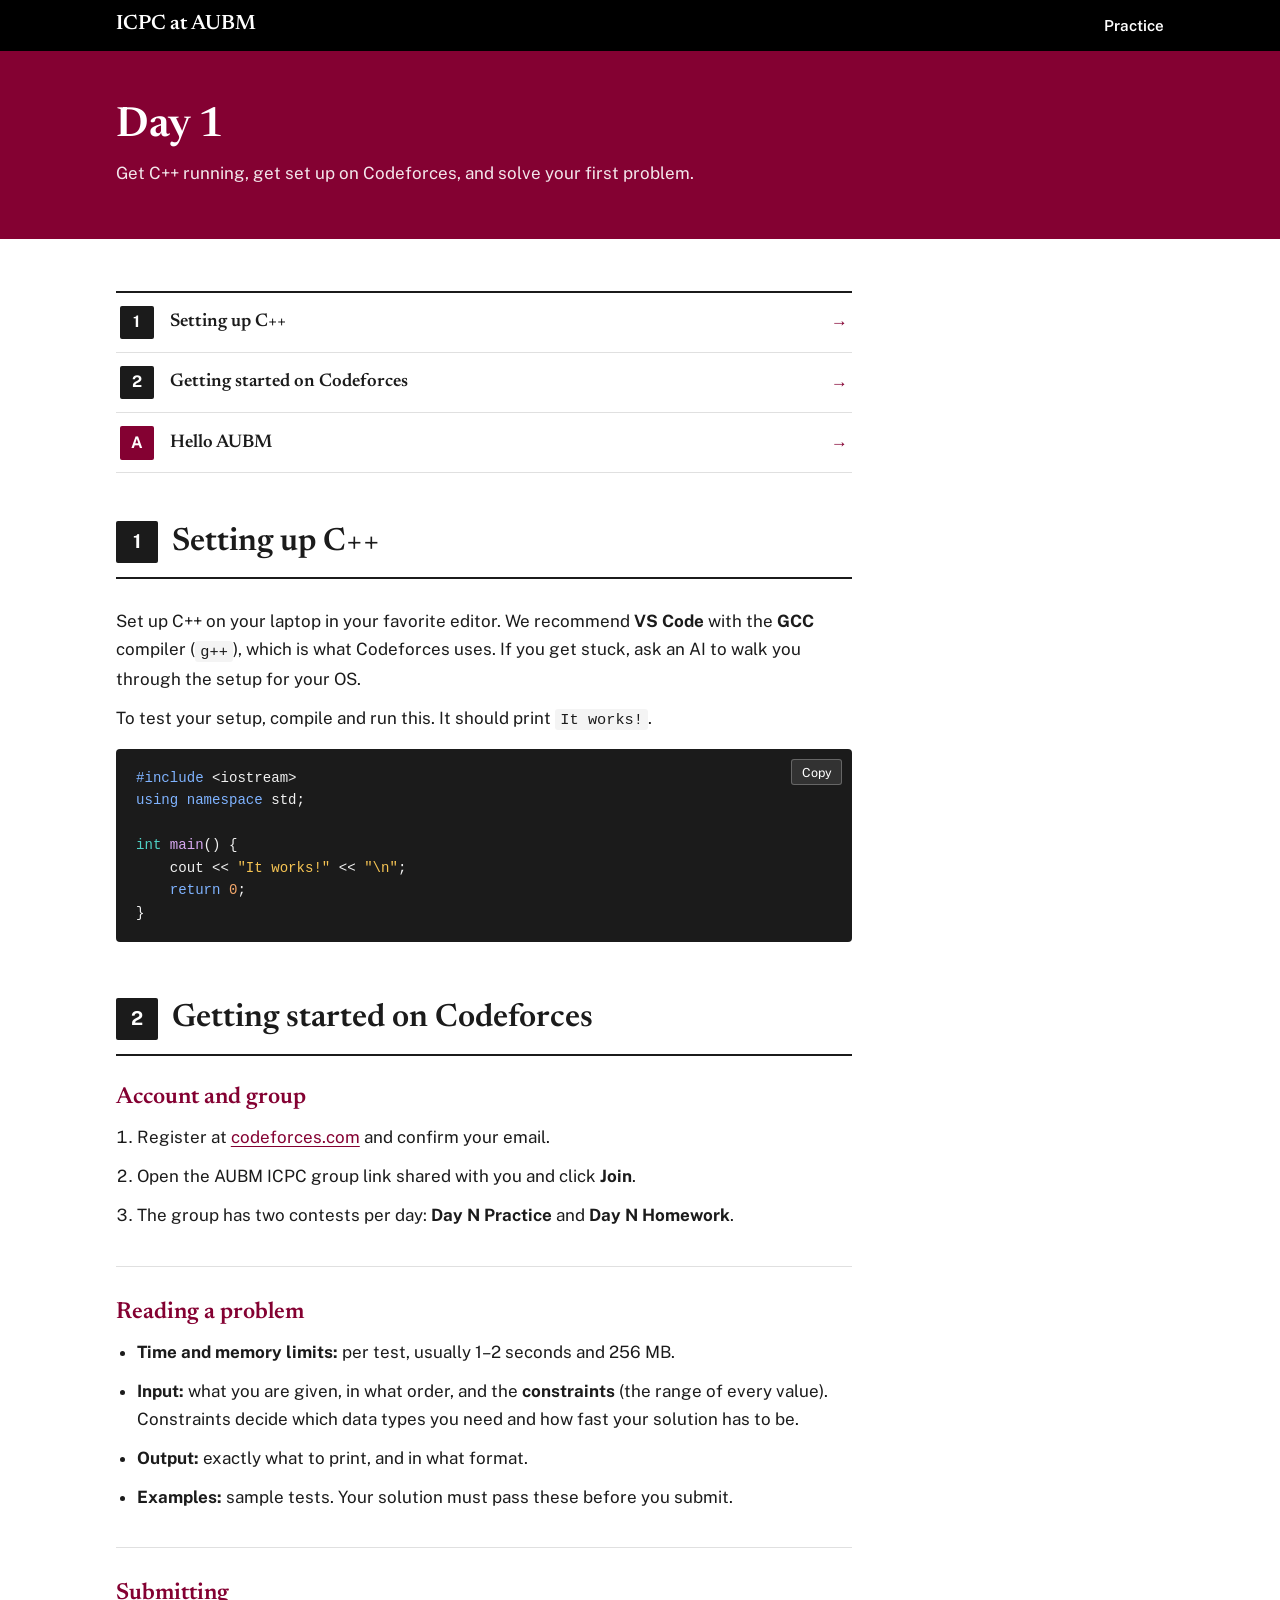
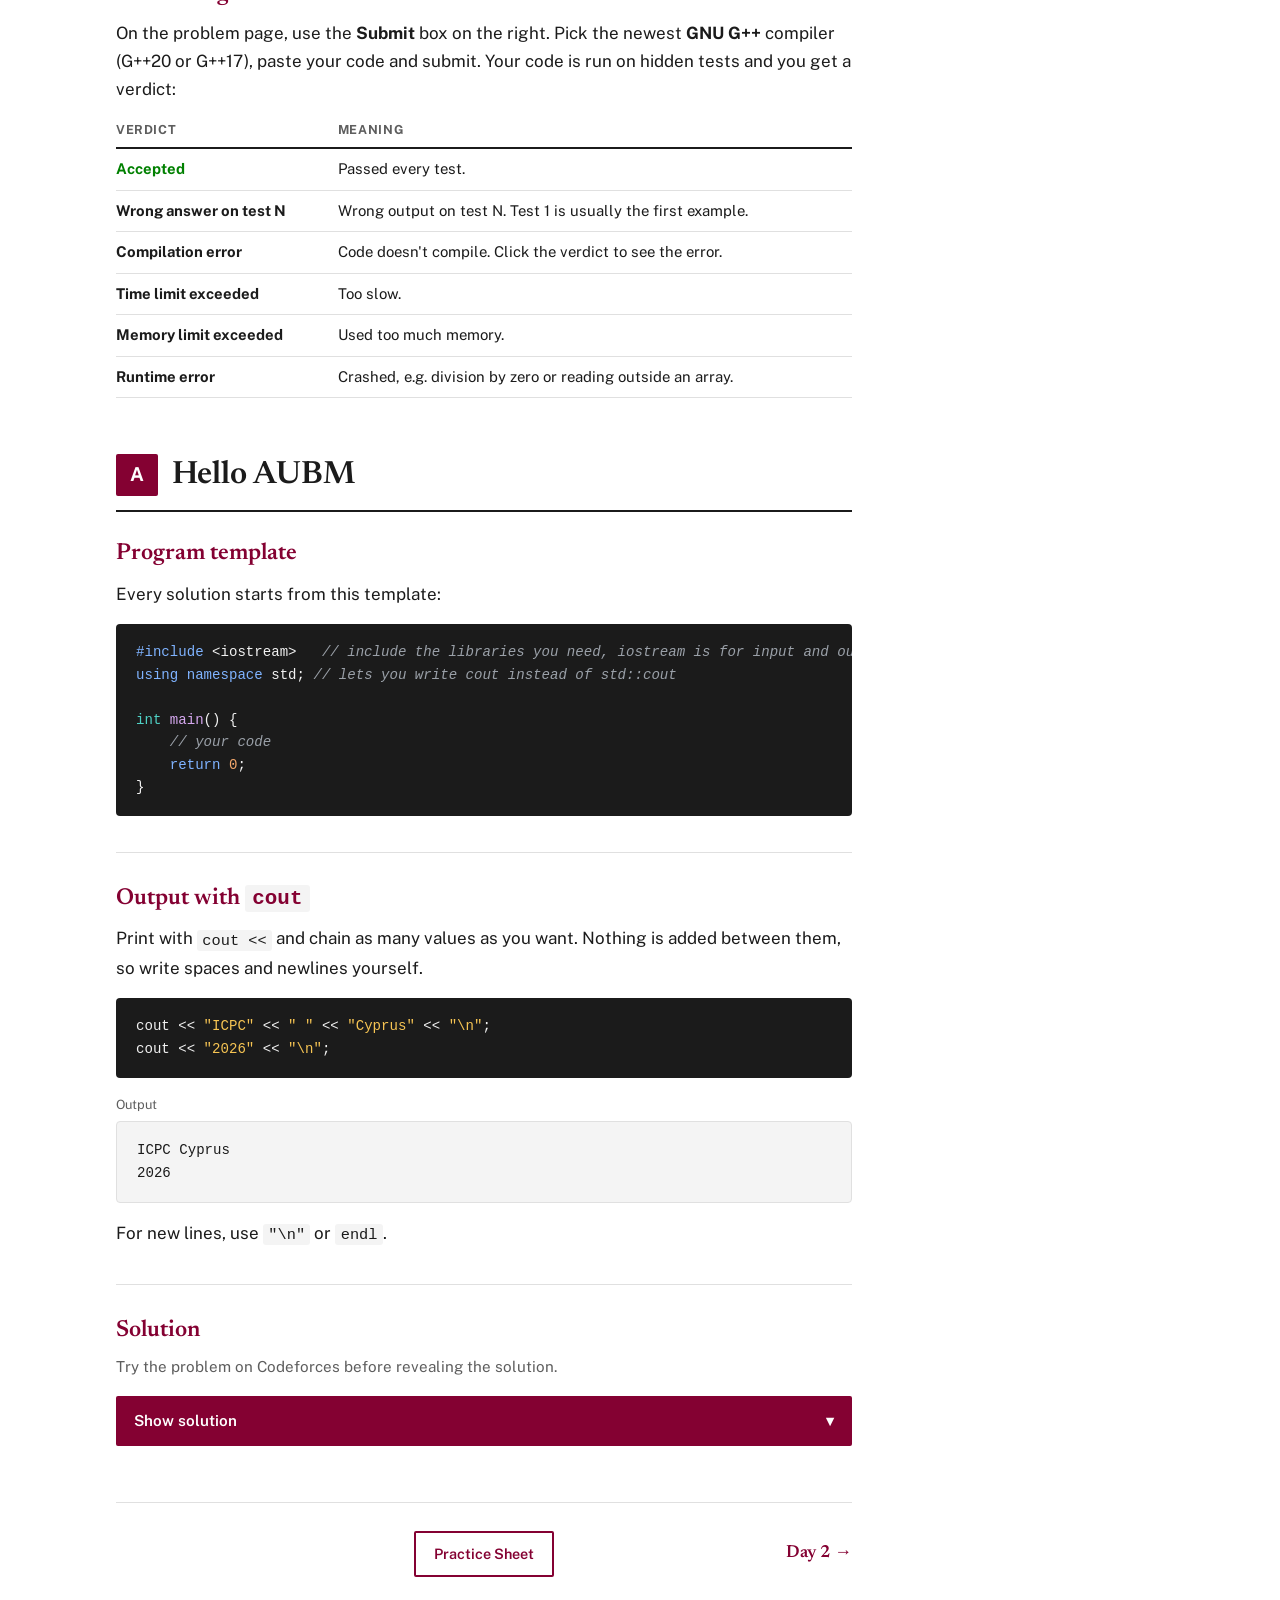
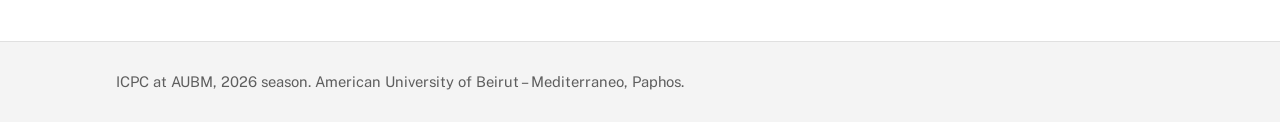
==== day1.html @ c89f081f "Changed the explanation for day 2" ====
<!doctype html>
<html lang="en">
<head>
<meta charset="utf-8">
<meta name="viewport" content="width=device-width, initial-scale=1">
<meta name="theme-color" content="#000000">
<title>Day 1 - Practice Sheet - ICPC at AUBM</title>
<meta name="description" content="Day 1: setting up C++, getting started on Codeforces, and writing your first program.">
<link rel="preconnect" href="https://fonts.googleapis.com">
<link rel="preconnect" href="https://fonts.gstatic.com" crossorigin>
<link href="https://fonts.googleapis.com/css2?family=Newsreader:opsz,wght@6..72,400..700&family=Public+Sans:wght@400..700&display=swap" rel="stylesheet">
<link rel="stylesheet" href="practice.css?v=11">
</head>
<body>

<header class="topbar">
  <div class="topbar-inner">
    <a class="brand" href="index.html#top">ICPC at AUBM</a>
    <nav class="links" aria-label="Sections">
      <a class="current" href="practice.html" aria-current="page">Practice</a>
    </nav>
  </div>
</header>

<main>
  <section class="hero">
    <div class="wrap">
      <h1>Day 1</h1>
      <p>Get C++ running, get set up on Codeforces, and solve your first problem.</p>
    </div>
  </section>

  <div class="wrap content">
    <ol class="problem-list">
      <li><a href="#setup"><span class="letter step">1</span><span class="pname">Setting up C++</span><span class="go" aria-hidden="true">&rarr;</span></a></li>
      <li><a href="#codeforces"><span class="letter step">2</span><span class="pname">Getting started on Codeforces</span><span class="go" aria-hidden="true">&rarr;</span></a></li>
      <li><a href="#A"><span class="letter">A</span><span class="pname">Hello AUBM</span><span class="go" aria-hidden="true">&rarr;</span></a></li>
    </ol>

    <!-- ===================== 1. SETUP ===================== -->
    <section class="problem" id="setup">
      <header class="problem-head">
        <span class="letter step">1</span>
        <h2>Setting up C++</h2>
      </header>
      <div class="problem-body">
        <div class="lesson">
          <div class="prose">
            <p>Set up C++ on your laptop in your favorite editor. We recommend <strong>VS Code</strong> with the <strong>GCC</strong> compiler (<code>g++</code>), which is what Codeforces uses. If you get stuck, ask an AI to walk you through the setup for your OS.</p>
            <p>To test your setup, compile and run this. It should print <code>It works!</code>.</p>
          </div>
          <div class="code-wrap">
            <button class="copy-btn" type="button">Copy</button>
            <pre class="code"><code><span class="kw">#include</span> &lt;iostream&gt;
<span class="kw">using</span> <span class="kw">namespace</span> std;

<span class="ty">int</span> <span class="fn">main</span>() {
    cout &lt;&lt; <span class="str">"It works!"</span> &lt;&lt; <span class="str">"\n"</span>;
    <span class="kw">return</span> <span class="num-l">0</span>;
}</code></pre>
          </div>
        </div>
      </div>
    </section>

    <!-- ===================== 2. CODEFORCES ===================== -->
    <section class="problem" id="codeforces">
      <header class="problem-head">
        <span class="letter step">2</span>
        <h2>Getting started on Codeforces</h2>
      </header>
      <div class="problem-body">
        <div class="lesson">
          <div class="prose">
            <h3 class="concept-title">Account and group</h3>
            <ol>
              <li>Register at <a href="https://codeforces.com" target="_blank" rel="noopener">codeforces.com</a> and confirm your email.</li>
              <li>Open the AUBM ICPC group link shared with you and click <strong>Join</strong>.</li>
              <li>The group has two contests per day: <strong>Day N Practice</strong> and <strong>Day N Homework</strong>.</li>
            </ol>
          </div>
        </div>

        <div class="lesson">
          <div class="prose">
            <h3 class="concept-title">Reading a problem</h3>
            <ul>
              <li><strong>Time and memory limits:</strong> per test, usually 1&ndash;2 seconds and 256 MB.</li>
              <li><strong>Input:</strong> what you are given, in what order, and the <strong>constraints</strong> (the range of every value). Constraints decide which data types you need and how fast your solution has to be.</li>
              <li><strong>Output:</strong> exactly what to print, and in what format.</li>
              <li><strong>Examples:</strong> sample tests. Your solution must pass these before you submit.</li>
            </ul>
          </div>
        </div>

        <div class="lesson">
          <div class="prose">
            <h3 class="concept-title">Submitting</h3>
            <p>On the problem page, use the <strong>Submit</strong> box on the right. Pick the newest <strong>GNU G++</strong> compiler (G++20 or G++17), paste your code and submit. Your code is run on hidden tests and you get a verdict:</p>
          </div>
          <div class="table-wrap">
            <table class="table">
              <thead><tr><th>Verdict</th><th>Meaning</th></tr></thead>
              <tbody>
                <tr><td><strong style="color:#008000">Accepted</strong></td><td>Passed every test.</td></tr>
                <tr><td><strong>Wrong answer on test N</strong></td><td>Wrong output on test N. Test 1 is usually the first example.</td></tr>
                <tr><td><strong>Compilation error</strong></td><td>Code doesn't compile. Click the verdict to see the error.</td></tr>
                <tr><td><strong>Time limit exceeded</strong></td><td>Too slow.</td></tr>
                <tr><td><strong>Memory limit exceeded</strong></td><td>Used too much memory.</td></tr>
                <tr><td><strong>Runtime error</strong></td><td>Crashed, e.g. division by zero or reading outside an array.</td></tr>
              </tbody>
            </table>
          </div>
        </div>
      </div>
    </section>

    <!-- ===================== A. HELLO AUBM ===================== -->
    <section class="problem" id="A">
      <header class="problem-head">
        <span class="letter">A</span>
        <h2>Hello AUBM</h2>
      </header>
      <div class="problem-body">
        <div class="lesson">
          <div class="prose">
            <h3 class="concept-title">Program template</h3>
            <p>Every solution starts from this template:</p>
          </div>
          <div class="code-wrap">
            <pre class="code"><code><span class="kw">#include</span> &lt;iostream&gt;   <span class="com">// include the libraries you need, iostream is for input and output</span>
<span class="kw">using</span> <span class="kw">namespace</span> std; <span class="com">// lets you write cout instead of std::cout</span>

<span class="ty">int</span> <span class="fn">main</span>() {
    <span class="com">// your code</span>
    <span class="kw">return</span> <span class="num-l">0</span>;
}</code></pre>
          </div>
        </div>

        <div class="lesson">
          <div class="prose">
            <h3 class="concept-title">Output with <code>cout</code></h3>
            <p>Print with <code>cout &lt;&lt;</code> and chain as many values as you want. Nothing is added between them, so write spaces and newlines yourself.</p>
          </div>
          <div class="code-wrap">
            <pre class="code"><code>cout &lt;&lt; <span class="str">"ICPC"</span> &lt;&lt; <span class="str">" "</span> &lt;&lt; <span class="str">"Cyprus"</span> &lt;&lt; <span class="str">"\n"</span>;
cout &lt;&lt; <span class="str">"2026"</span> &lt;&lt; <span class="str">"\n"</span>;</code></pre>
          </div>
          <div class="code-wrap">
            <span class="code-cap">Output</span>
            <pre class="code out"><code>ICPC Cyprus
2026</code></pre>
          </div>
          <div class="prose">
            <p>For new lines, use <code>"\n"</code> or <code>endl</code>.</p>
          </div>
        </div>

        <div class="solution">
          <h3 class="concept-title">Solution</h3>
          <p class="sol-note">Try the problem on Codeforces before revealing the solution.</p>
          <button class="reveal-btn" type="button" data-target="sol-a" aria-controls="sol-a">
            <span class="label">Show solution</span><span class="chev" aria-hidden="true">&#9662;</span>
          </button>
          <div class="solution-body" id="sol-a" hidden>
            <div class="code-wrap">
              <button class="copy-btn" type="button">Copy</button>
              <pre class="code"><code><span class="kw">#include</span> &lt;iostream&gt;
<span class="kw">using</span> <span class="kw">namespace</span> std;

<span class="ty">int</span> <span class="fn">main</span>() {
    cout &lt;&lt; <span class="str">"Hello AUBM"</span> &lt;&lt; <span class="str">"\n"</span>;
    <span class="kw">return</span> <span class="num-l">0</span>;
}</code></pre>
            </div>
            <p class="sol-note" style="margin-top:.9rem">No input, just print the exact string.</p>
          </div>
        </div>
      </div>
    </section>

    <nav class="day-nav" aria-label="Day navigation">
      <span></span>
      <a class="home" href="practice.html">Practice Sheet</a>
      <a class="next" href="day2.html">Day 2 <span aria-hidden="true">&rarr;</span></a>
    </nav>
  </div>
</main>

<footer>
  <div class="wrap">ICPC at AUBM, 2026 season. American University of Beirut &ndash; Mediterraneo, Paphos.</div>
</footer>

<script src="practice.js?v=11"></script>
</body>
</html>
---- practice.css ----
:root{
  --bg:#FFFFFF; --bg-soft:#F4F4F4; --ink:#1B1B1B; --muted:#5E5E5E;
  --rule:#E0E0E0; --rule-strong:#A6A6A6;
  --berytus:#840132; --berytus-dark:#6D072F; --gold:#FFAA01; --gold-dark:#EB9F00;
  --accent-text:#840132; --heading:#840132; --focus:#840132;
  --serif:"Newsreader", Georgia, "Times New Roman", serif;
  --sans:"Public Sans", "Segoe UI", "Helvetica Neue", Arial, sans-serif;
  --mono:"SFMono-Regular", Consolas, "Liberation Mono", Menlo, monospace;
  --code-bg:#1B1B1B; --code-ink:#F1F1F1;
  color-scheme:light;
}

*{box-sizing:border-box}
html{background:var(--bg); scroll-behavior:smooth; scroll-padding-top:4.5rem; -webkit-text-size-adjust:100%}
body{margin:0; background:var(--bg); color:var(--ink); font-family:var(--sans); font-size:1.0625rem; line-height:1.65; -webkit-font-smoothing:antialiased; overflow-x:hidden}
img{max-width:100%}
a{color:inherit}
:focus-visible{outline:3px solid var(--focus); outline-offset:3px}
.topbar :focus-visible, .hero :focus-visible{outline-color:var(--gold)}
.wrap{max-width:68rem; margin:0 auto; padding:0 1.25rem}

/* top bar (mirrors main site) */
.topbar{position:sticky; top:0; z-index:20; background:#000; color:#fff}
.topbar-inner{display:flex; align-items:center; gap:1.5rem; max-width:68rem; margin:0 auto; padding:.8rem 1.25rem}
.brand{font-family:var(--serif); font-weight:600; font-size:1.3rem; line-height:1; color:#fff; text-decoration:none; white-space:nowrap}
.links{display:flex; align-items:center; gap:1.4rem; margin-left:auto; font-size:.95rem}
.links a{color:#D2D2D2; text-decoration:none}
.links a:hover{color:#fff; text-decoration:underline; text-underline-offset:4px}
.links a.reg, .links a.current{color:#fff; font-weight:600}
@media (max-width:760px){ .links a:not(.reg):not(.current){display:none} }

/* hero */
.hero{background:var(--berytus); color:#fff; padding:clamp(2.25rem,5vw,3.25rem) 0}
.hero h1{font-family:var(--serif); font-weight:600; font-size:clamp(1.9rem,3.6vw,2.6rem); line-height:1.12; letter-spacing:-.01em; margin:0 0 .6rem}
.hero p{margin:0; max-width:44rem; color:rgba(255,255,255,.9)}
.hero code{background:rgba(0,0,0,.25); color:#fff; padding:.1em .35em; border-radius:3px; font-family:var(--mono); font-size:.9em}

.content{padding-block:clamp(2.25rem,5vw,3.25rem) 4rem}

/* prose */
.prose{max-width:46rem}
.prose h2{font-family:var(--serif); font-weight:600; font-size:1.55rem; line-height:1.2; margin:0 0 .6rem; color:var(--heading)}
.prose h3, .prose h4{font-family:var(--sans); font-size:1.02rem; font-weight:700; margin:1.6rem 0 .3rem}
.prose p, .prose li{margin:.7rem 0}
.prose ul, .prose ol{padding-left:1.3rem; margin:.7rem 0}
.prose code, .table code{background:var(--bg-soft); padding:.1em .35em; border-radius:3px; font-family:var(--mono); font-size:.9em}
.prose + .prose{margin-top:2.25rem}

/* hub */

.section-title{font-family:var(--serif); font-weight:600; font-size:1.7rem; color:var(--heading); margin:3rem 0 1.1rem}
.day-grid{display:grid; grid-template-columns:repeat(auto-fill,minmax(12rem,1fr)); gap:1rem; max-width:46rem}
.day-card{display:flex; align-items:center; justify-content:space-between; gap:1rem; border:1px solid var(--rule); border-left:3px solid var(--berytus); border-radius:2px; padding:1rem 1.25rem; text-decoration:none; color:var(--ink); background:var(--bg); font-family:var(--serif); font-weight:600; font-size:1.3rem; transition:border-color .15s, background .15s}
.day-card:hover{background:var(--bg-soft); border-color:var(--rule-strong); border-left-color:var(--berytus)}
.day-card .arrow{font-family:var(--sans); font-size:1.1rem; color:var(--berytus); transition:transform .15s}
.day-card:hover .arrow{transform:translateX(3px)}

/* day page */
.problem-list{list-style:none; margin:0 0 3rem; padding:0; max-width:46rem; border-top:2px solid var(--ink)}
.problem-list li{border-bottom:1px solid var(--rule)}
.problem-list a{display:flex; align-items:center; gap:1rem; padding:.8rem .25rem; text-decoration:none; color:var(--ink); transition:background .15s}
.problem-list a:hover{background:var(--bg-soft)}
.problem-list .pname{flex:1; font-family:var(--serif); font-weight:600; font-size:1.15rem}
.problem-list .go{color:var(--berytus); transition:transform .15s}
.problem-list a:hover .go{transform:translateX(3px)}
.letter{display:inline-grid; place-items:center; flex:none; width:2.1rem; height:2.1rem; background:var(--berytus); color:#fff; font-weight:700; font-size:1rem; border-radius:2px}

.letter.step{background:var(--ink)}
.prose a{color:var(--berytus); text-underline-offset:3px}

.problem{max-width:46rem; margin-top:3.5rem; scroll-margin-top:4.5rem}
.problem:first-of-type{margin-top:0}
.problem-head{display:flex; align-items:center; gap:.9rem; padding-bottom:.9rem; border-bottom:2px solid var(--ink); margin-bottom:1.75rem}
.problem-head .letter{width:2.6rem; height:2.6rem; font-size:1.2rem}
.problem-head h2{font-family:var(--serif); font-weight:600; font-size:clamp(1.6rem,3vw,2rem); line-height:1.15; margin:0; color:var(--ink)}
.problem .concept-title{font-family:var(--serif); font-weight:600; font-size:1.45rem; line-height:1.2; margin:0 0 .6rem; color:var(--heading)}
.lesson + .lesson, .solution{margin-top:2.25rem; padding-top:2rem; border-top:1px solid var(--rule)}
.sol-note{margin:0 0 1rem; color:var(--muted); font-size:.95rem}


.code-wrap{position:relative; margin:1rem 0; max-width:46rem}
pre.code{background:var(--code-bg); color:var(--code-ink); padding:1.1rem 1.25rem; border-radius:4px; overflow-x:auto; font-family:var(--mono); font-size:.88rem; line-height:1.6; margin:0}
pre.code code{font-family:inherit; background:none; padding:0; color:inherit}
.kw{color:#7FB3FF}
.ty{color:#4FD1C5}
.str{color:#F6C453}
.com{color:#9AA0A8; font-style:italic}
.num-l{color:#F6A96C}
.fn{color:#D6A8F0}
pre.code.out{background:var(--bg-soft); color:var(--ink); border:1px solid var(--rule)}
.code-cap{display:block; font-size:.8rem; color:var(--muted); margin:0 0 .35rem}

.copy-btn{position:absolute; top:.6rem; right:.6rem; background:rgba(255,255,255,.1); color:#fff; border:1px solid rgba(255,255,255,.25); border-radius:3px; padding:.3rem .6rem; font-size:.78rem; font-family:var(--sans); cursor:pointer}
.copy-btn:hover{background:rgba(255,255,255,.2)}

.table-wrap{overflow-x:auto; max-width:46rem; margin:1rem 0}
.table{width:100%; border-collapse:collapse; font-size:.93rem}
.table th{text-align:left; font-size:.78rem; letter-spacing:.05em; text-transform:uppercase; color:var(--muted); padding:0 .75rem .45rem 0; border-bottom:2px solid var(--ink)}
.table td{padding:.5rem .75rem .5rem 0; border-bottom:1px solid var(--rule); vertical-align:top}

.callout{border-left:3px solid var(--gold); background:var(--bg-soft); padding:.85rem 1.1rem; margin:1.1rem 0; max-width:46rem}
.callout p{margin:0}
.callout p + p{margin-top:.5rem}
.callout .lbl{display:block; font-weight:700; font-size:.78rem; letter-spacing:.05em; text-transform:uppercase; color:var(--accent-text); margin-bottom:.3rem}

.reveal-btn{display:flex; width:100%; align-items:center; justify-content:space-between; gap:1rem; padding:.8rem 1.1rem; background:var(--berytus); color:#fff; border:0; border-radius:2px; font:inherit; font-weight:600; font-size:.95rem; cursor:pointer; transition:background .2s}
.reveal-btn:hover{background:var(--berytus-dark)}
.reveal-btn .chev{transition:transform .15s}
.reveal-btn[aria-expanded="true"] .chev{transform:rotate(180deg)}
.solution-body{margin-top:1rem}
.walkthrough{margin:1rem 0 0}
.walkthrough dt{font-family:var(--mono); font-size:.85rem; background:var(--bg-soft); display:inline-block; padding:.15rem .5rem; border-radius:3px; margin-top:.9rem}
.walkthrough dt:first-child{margin-top:0}
.walkthrough dd{margin:.35rem 0 0}

/* prev / next */
.day-nav{display:grid; grid-template-columns:1fr auto 1fr; align-items:center; gap:1rem; margin-top:3.5rem; padding-top:1.75rem; border-top:1px solid var(--rule); max-width:46rem}
.day-nav a{text-decoration:none; font-family:var(--serif); font-weight:600; font-size:1.1rem; color:var(--berytus)}
.day-nav a.prev{justify-self:start}
.day-nav a.next{justify-self:end}
.day-nav a.prev:hover, .day-nav a.next:hover{text-decoration:underline; text-underline-offset:4px}
.day-nav a.home{font-family:var(--sans); font-size:.9rem; padding:.55rem 1.1rem; border:2px solid var(--berytus); border-radius:2px; transition:background .15s, color .15s}
.day-nav a.home:hover{background:var(--berytus); color:#fff}

footer{background:var(--bg-soft); color:var(--muted); padding:1.75rem 0; font-size:.92rem; border-top:1px solid var(--rule)}

@media (prefers-reduced-motion: reduce){
  html{scroll-behavior:auto}
  *,*::before,*::after{animation:none !important; transition:none !important}
}
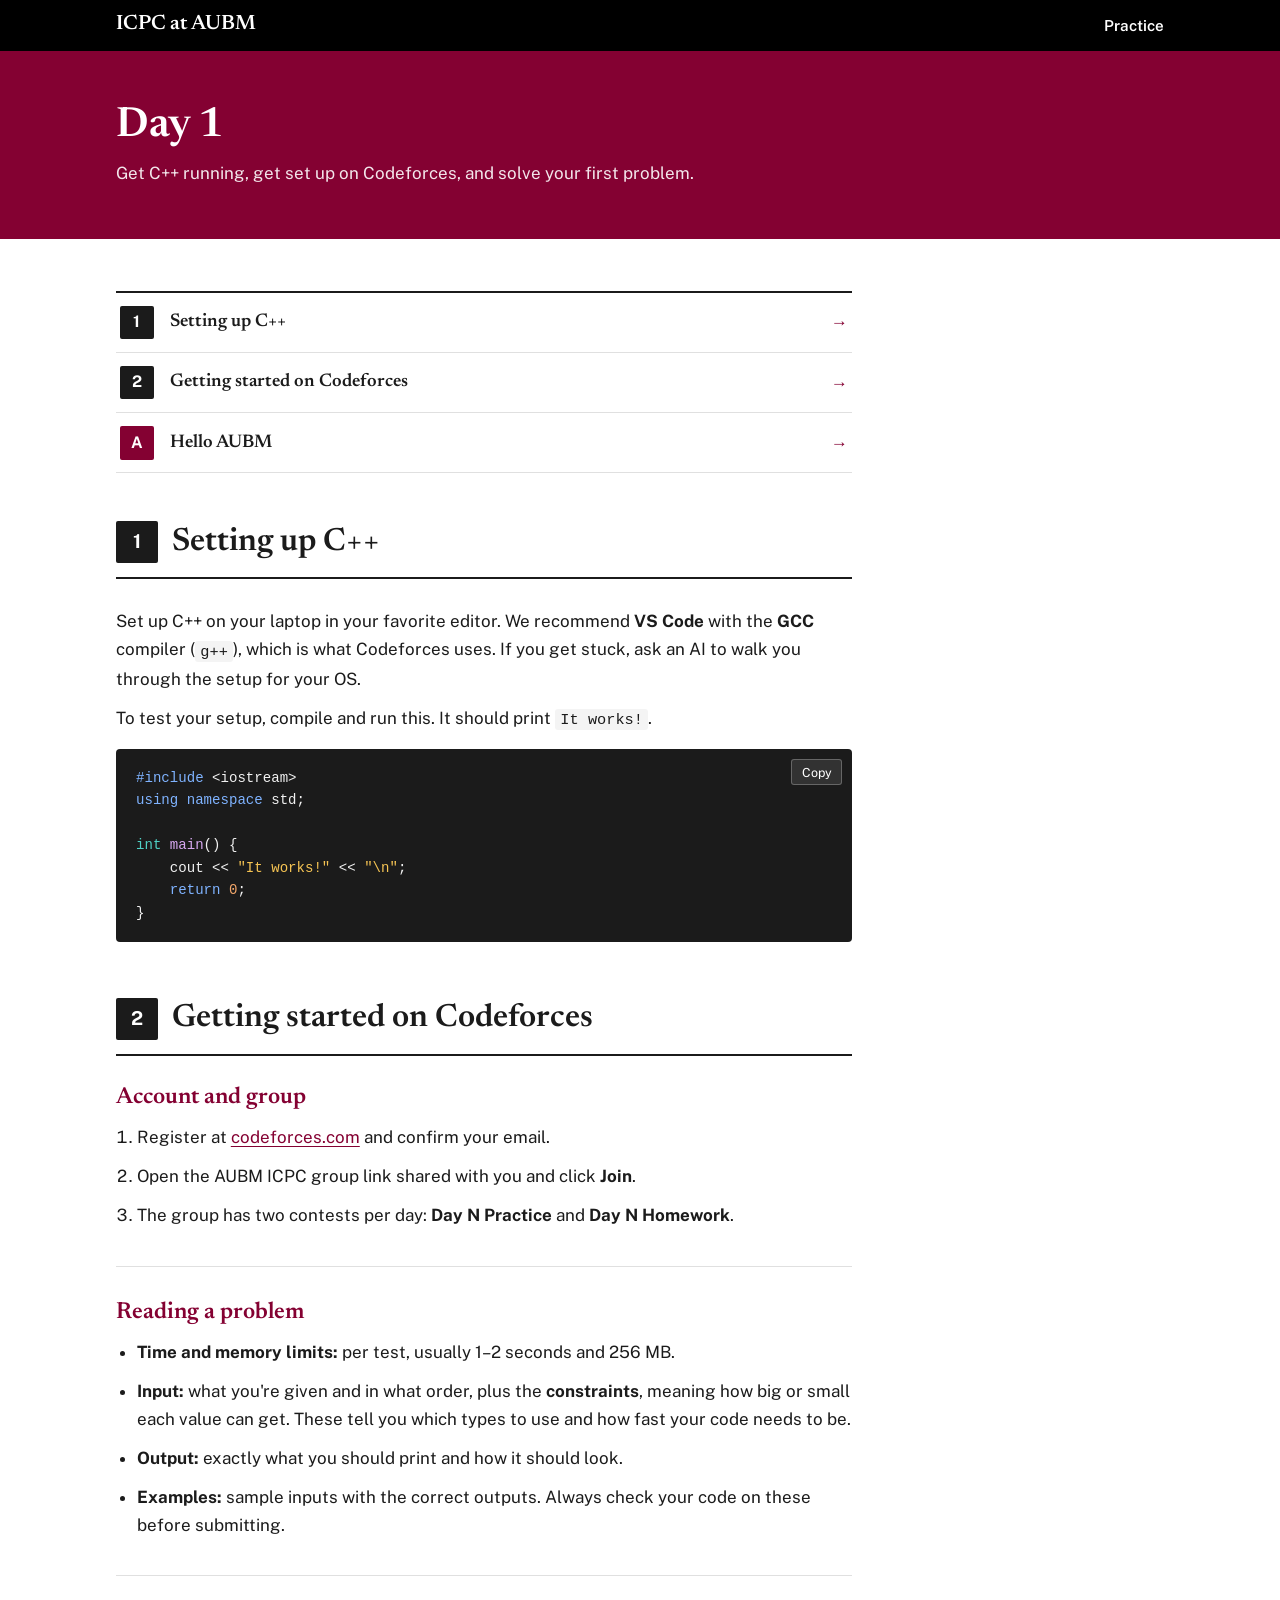
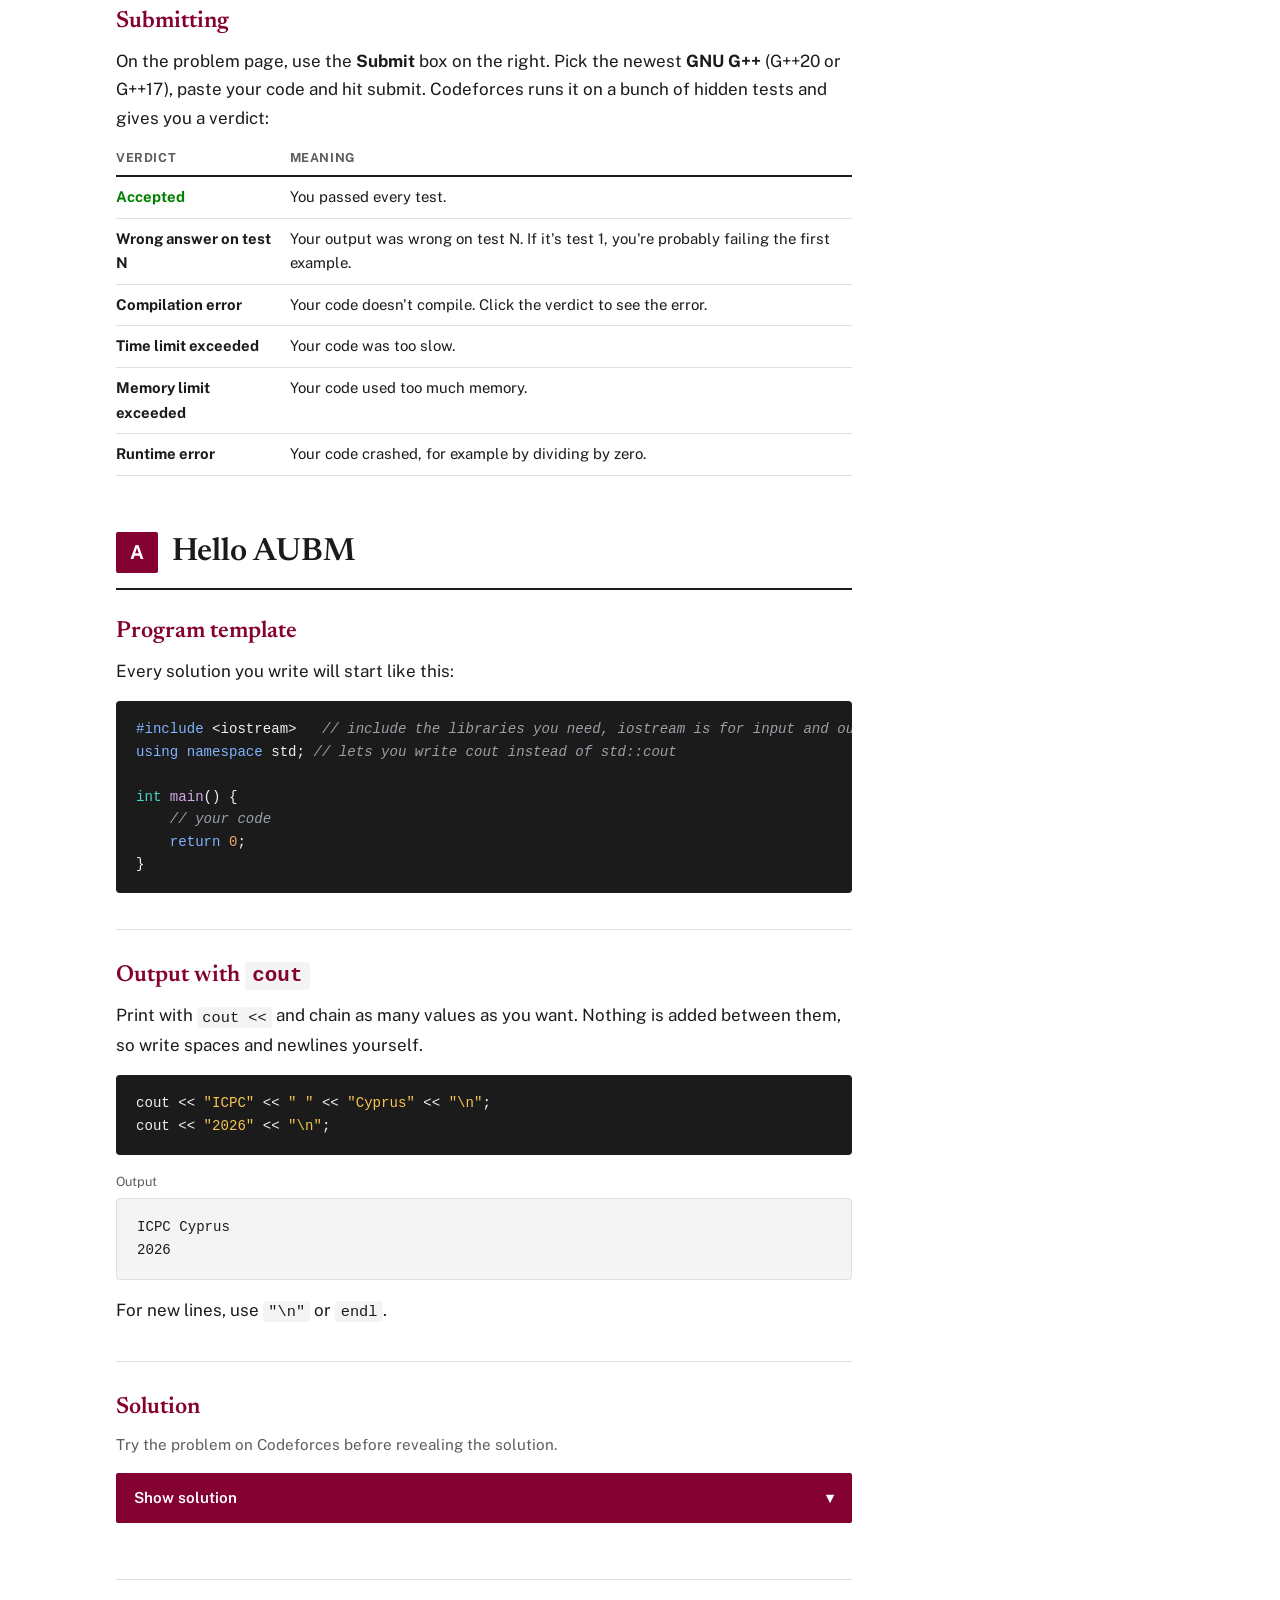
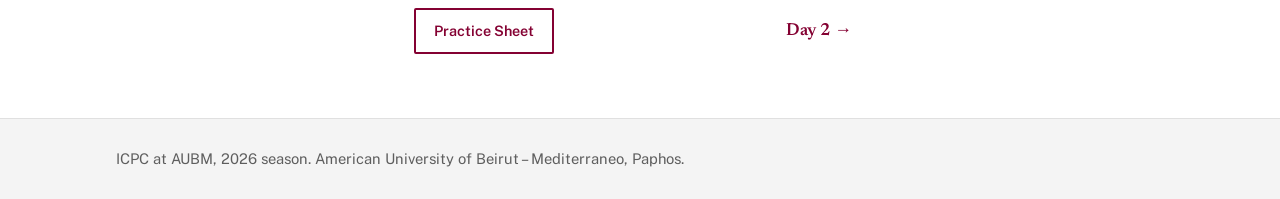
==== commit 60c37777: "Changed the explanation for day 2 and day 1" ====
--- a/day1.html
+++ b/day1.html
@@ -86,9 +86,9 @@
             <h3 class="concept-title">Reading a problem</h3>
             <ul>
               <li><strong>Time and memory limits:</strong> per test, usually 1&ndash;2 seconds and 256 MB.</li>
-              <li><strong>Input:</strong> what you are given, in what order, and the <strong>constraints</strong> (the range of every value). Constraints decide which data types you need and how fast your solution has to be.</li>
-              <li><strong>Output:</strong> exactly what to print, and in what format.</li>
-              <li><strong>Examples:</strong> sample tests. Your solution must pass these before you submit.</li>
+              <li><strong>Input:</strong> what you're given and in what order, plus the <strong>constraints</strong>, meaning how big or small each value can get. These tell you which types to use and how fast your code needs to be.</li>
+              <li><strong>Output:</strong> exactly what you should print and how it should look.</li>
+              <li><strong>Examples:</strong> sample inputs with the correct outputs. Always check your code on these before submitting.</li>
             </ul>
           </div>
         </div>
@@ -96,18 +96,18 @@
         <div class="lesson">
           <div class="prose">
             <h3 class="concept-title">Submitting</h3>
-            <p>On the problem page, use the <strong>Submit</strong> box on the right. Pick the newest <strong>GNU G++</strong> compiler (G++20 or G++17), paste your code and submit. Your code is run on hidden tests and you get a verdict:</p>
+            <p>On the problem page, use the <strong>Submit</strong> box on the right. Pick the newest <strong>GNU G++</strong> (G++20 or G++17), paste your code and hit submit. Codeforces runs it on a bunch of hidden tests and gives you a verdict:</p>
           </div>
           <div class="table-wrap">
             <table class="table">
               <thead><tr><th>Verdict</th><th>Meaning</th></tr></thead>
               <tbody>
-                <tr><td><strong style="color:#008000">Accepted</strong></td><td>Passed every test.</td></tr>
-                <tr><td><strong>Wrong answer on test N</strong></td><td>Wrong output on test N. Test 1 is usually the first example.</td></tr>
-                <tr><td><strong>Compilation error</strong></td><td>Code doesn't compile. Click the verdict to see the error.</td></tr>
-                <tr><td><strong>Time limit exceeded</strong></td><td>Too slow.</td></tr>
-                <tr><td><strong>Memory limit exceeded</strong></td><td>Used too much memory.</td></tr>
-                <tr><td><strong>Runtime error</strong></td><td>Crashed, e.g. division by zero or reading outside an array.</td></tr>
+                <tr><td><strong style="color:#008000">Accepted</strong></td><td>You passed every test.</td></tr>
+                <tr><td><strong>Wrong answer on test N</strong></td><td>Your output was wrong on test N. If it's test 1, you're probably failing the first example.</td></tr>
+                <tr><td><strong>Compilation error</strong></td><td>Your code doesn't compile. Click the verdict to see the error.</td></tr>
+                <tr><td><strong>Time limit exceeded</strong></td><td>Your code was too slow.</td></tr>
+                <tr><td><strong>Memory limit exceeded</strong></td><td>Your code used too much memory.</td></tr>
+                <tr><td><strong>Runtime error</strong></td><td>Your code crashed, for example by dividing by zero.</td></tr>
               </tbody>
             </table>
           </div>
@@ -125,7 +125,7 @@
         <div class="lesson">
           <div class="prose">
             <h3 class="concept-title">Program template</h3>
-            <p>Every solution starts from this template:</p>
+            <p>Every solution you write will start like this:</p>
           </div>
           <div class="code-wrap">
             <pre class="code"><code><span class="kw">#include</span> &lt;iostream&gt;   <span class="com">// include the libraries you need, iostream is for input and output</span>
@@ -174,7 +174,7 @@
     <span class="kw">return</span> <span class="num-l">0</span>;
 }</code></pre>
             </div>
-            <p class="sol-note" style="margin-top:.9rem">No input, just print the exact string.</p>
+            <p class="sol-note" style="margin-top:.9rem">There's no input, so you just print the text exactly as it's written.</p>
           </div>
         </div>
       </div>
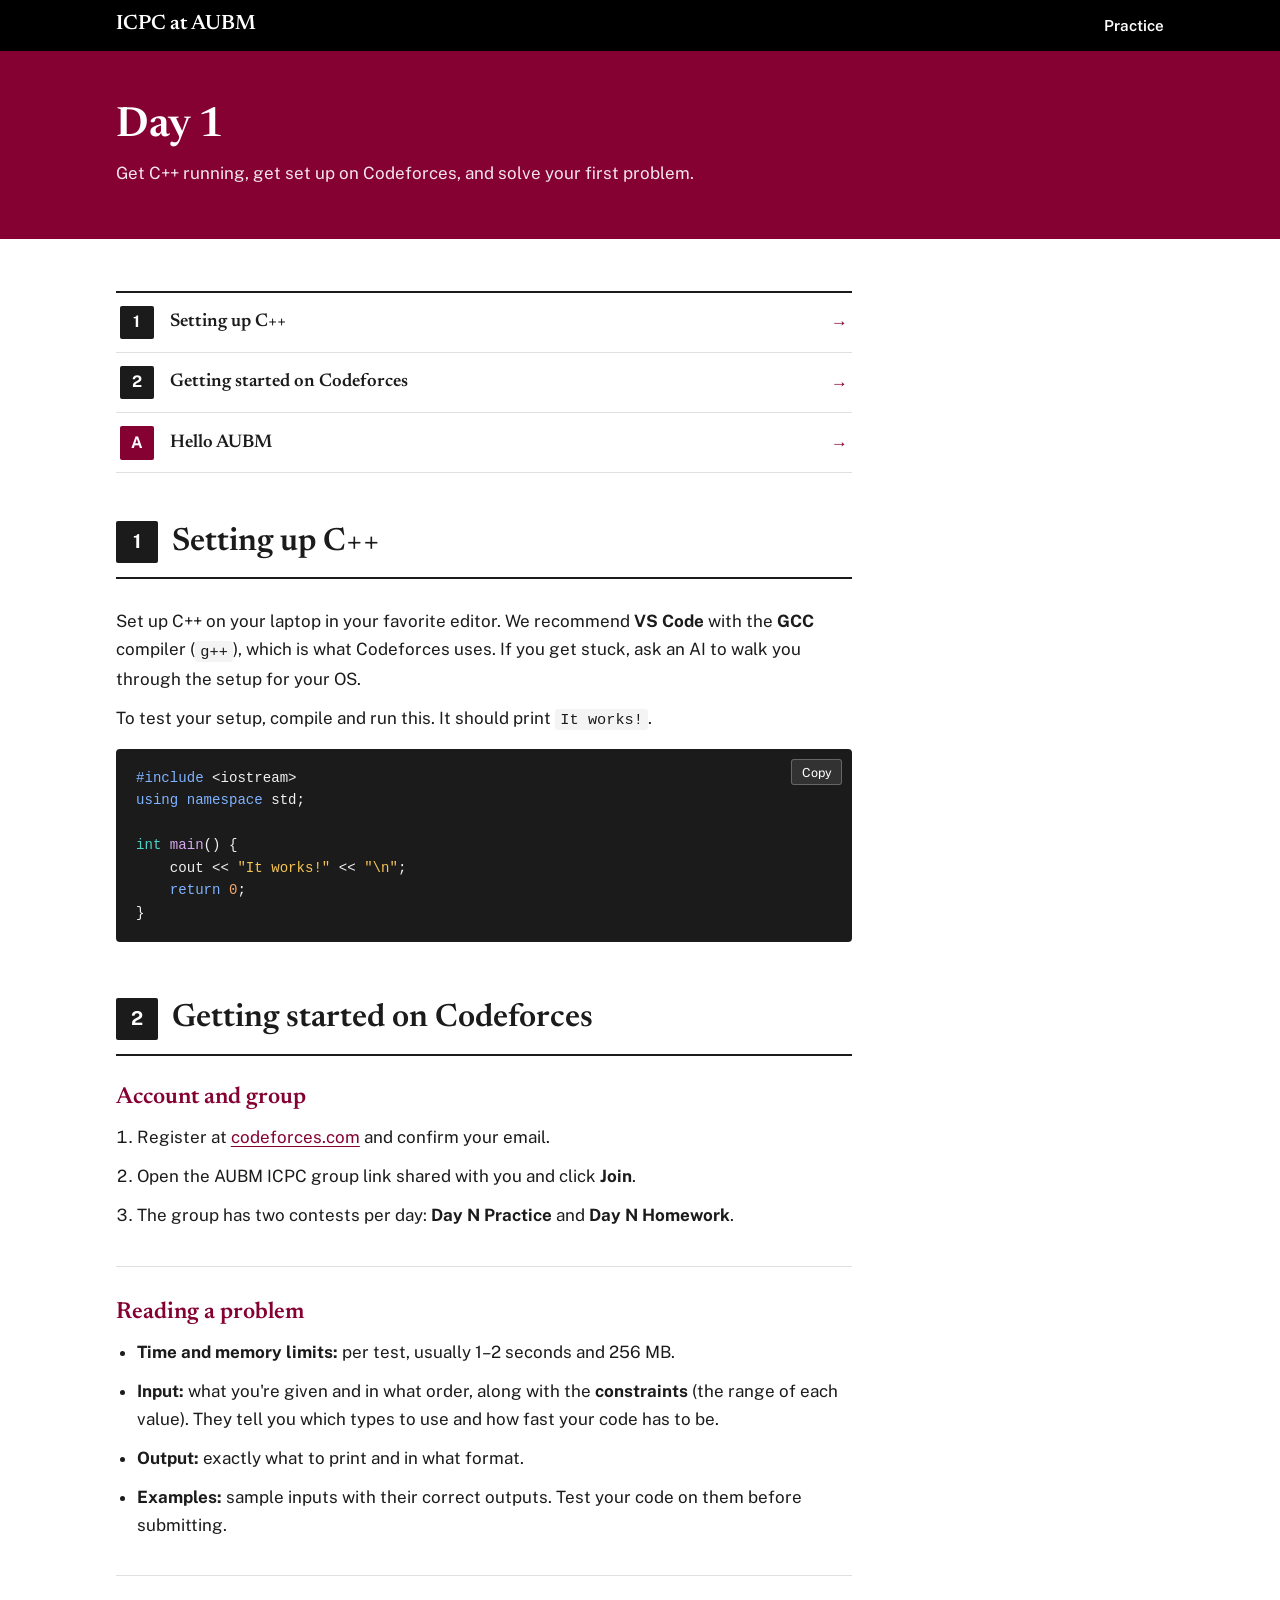
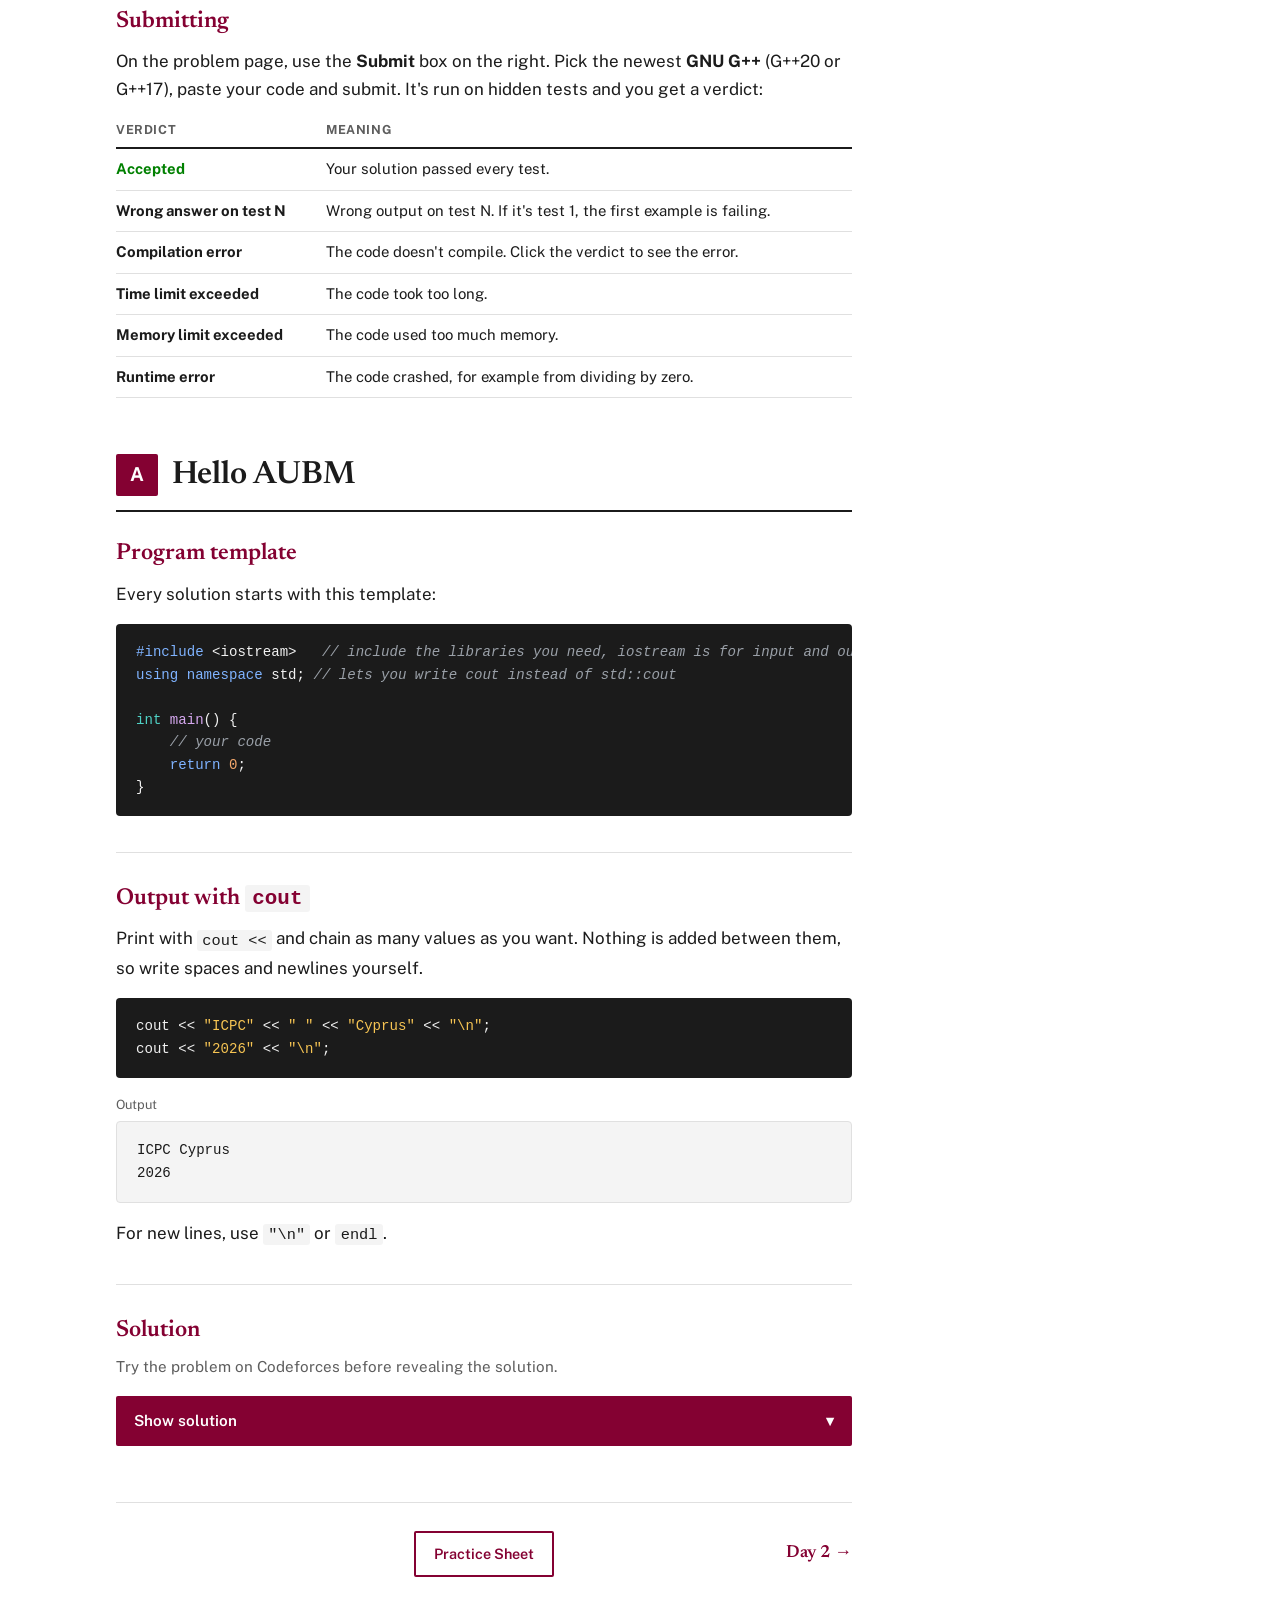
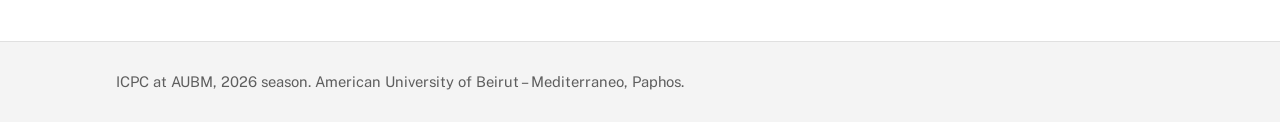
==== commit 6f3622db: "Changed the explanation for day 2 and day 1" ====
--- a/day1.html
+++ b/day1.html
@@ -86,9 +86,9 @@
             <h3 class="concept-title">Reading a problem</h3>
             <ul>
               <li><strong>Time and memory limits:</strong> per test, usually 1&ndash;2 seconds and 256 MB.</li>
-              <li><strong>Input:</strong> what you're given and in what order, plus the <strong>constraints</strong>, meaning how big or small each value can get. These tell you which types to use and how fast your code needs to be.</li>
-              <li><strong>Output:</strong> exactly what you should print and how it should look.</li>
-              <li><strong>Examples:</strong> sample inputs with the correct outputs. Always check your code on these before submitting.</li>
+              <li><strong>Input:</strong> what you're given and in what order, along with the <strong>constraints</strong> (the range of each value). They tell you which types to use and how fast your code has to be.</li>
+              <li><strong>Output:</strong> exactly what to print and in what format.</li>
+              <li><strong>Examples:</strong> sample inputs with their correct outputs. Test your code on them before submitting.</li>
             </ul>
           </div>
         </div>
@@ -96,18 +96,18 @@
         <div class="lesson">
           <div class="prose">
             <h3 class="concept-title">Submitting</h3>
-            <p>On the problem page, use the <strong>Submit</strong> box on the right. Pick the newest <strong>GNU G++</strong> (G++20 or G++17), paste your code and hit submit. Codeforces runs it on a bunch of hidden tests and gives you a verdict:</p>
+            <p>On the problem page, use the <strong>Submit</strong> box on the right. Pick the newest <strong>GNU G++</strong> (G++20 or G++17), paste your code and submit. It's run on hidden tests and you get a verdict:</p>
           </div>
           <div class="table-wrap">
             <table class="table">
               <thead><tr><th>Verdict</th><th>Meaning</th></tr></thead>
               <tbody>
-                <tr><td><strong style="color:#008000">Accepted</strong></td><td>You passed every test.</td></tr>
-                <tr><td><strong>Wrong answer on test N</strong></td><td>Your output was wrong on test N. If it's test 1, you're probably failing the first example.</td></tr>
-                <tr><td><strong>Compilation error</strong></td><td>Your code doesn't compile. Click the verdict to see the error.</td></tr>
-                <tr><td><strong>Time limit exceeded</strong></td><td>Your code was too slow.</td></tr>
-                <tr><td><strong>Memory limit exceeded</strong></td><td>Your code used too much memory.</td></tr>
-                <tr><td><strong>Runtime error</strong></td><td>Your code crashed, for example by dividing by zero.</td></tr>
+                <tr><td><strong style="color:#008000">Accepted</strong></td><td>Your solution passed every test.</td></tr>
+                <tr><td><strong>Wrong answer on test N</strong></td><td>Wrong output on test N. If it's test 1, the first example is failing.</td></tr>
+                <tr><td><strong>Compilation error</strong></td><td>The code doesn't compile. Click the verdict to see the error.</td></tr>
+                <tr><td><strong>Time limit exceeded</strong></td><td>The code took too long.</td></tr>
+                <tr><td><strong>Memory limit exceeded</strong></td><td>The code used too much memory.</td></tr>
+                <tr><td><strong>Runtime error</strong></td><td>The code crashed, for example from dividing by zero.</td></tr>
               </tbody>
             </table>
           </div>
@@ -125,7 +125,7 @@
         <div class="lesson">
           <div class="prose">
             <h3 class="concept-title">Program template</h3>
-            <p>Every solution you write will start like this:</p>
+            <p>Every solution starts with this template:</p>
           </div>
           <div class="code-wrap">
             <pre class="code"><code><span class="kw">#include</span> &lt;iostream&gt;   <span class="com">// include the libraries you need, iostream is for input and output</span>
@@ -174,7 +174,7 @@
     <span class="kw">return</span> <span class="num-l">0</span>;
 }</code></pre>
             </div>
-            <p class="sol-note" style="margin-top:.9rem">There's no input, so you just print the text exactly as it's written.</p>
+            <p class="sol-note" style="margin-top:.9rem">There's no input, so just print the text exactly as written.</p>
           </div>
         </div>
       </div>
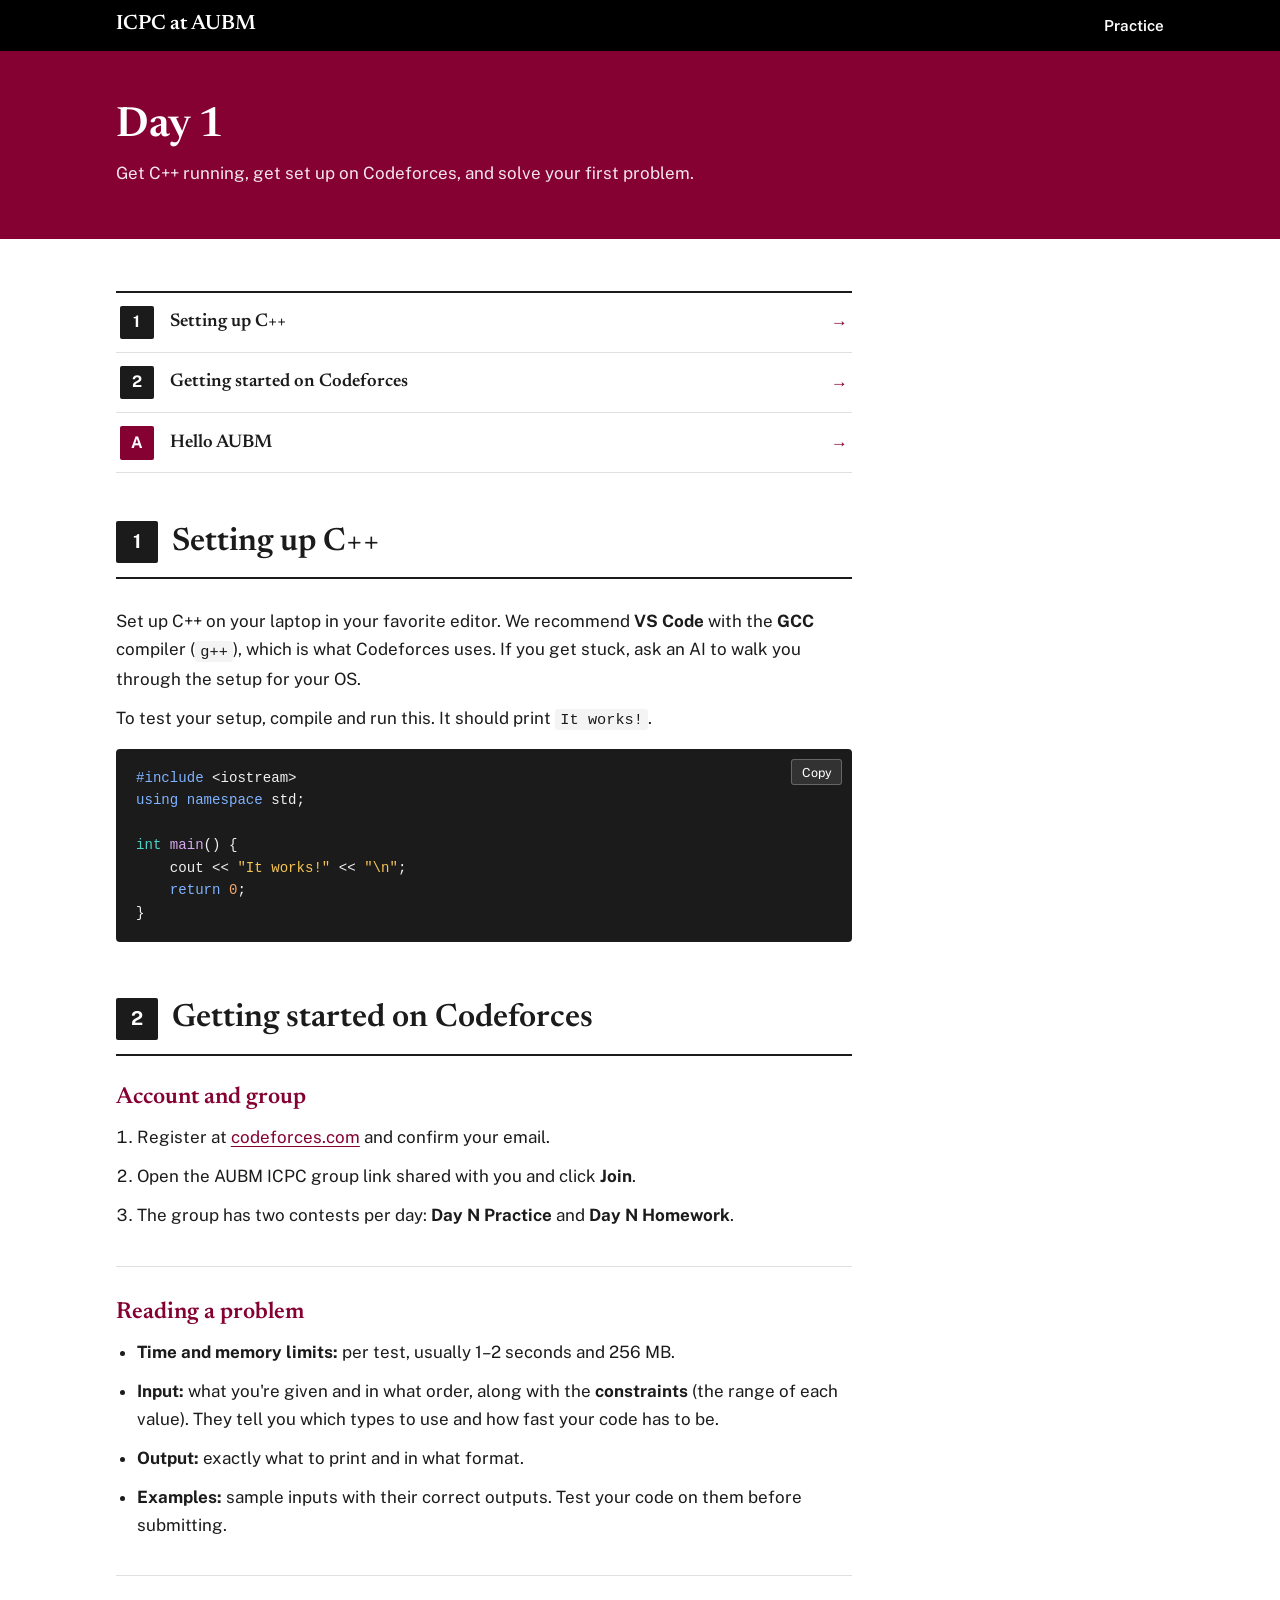
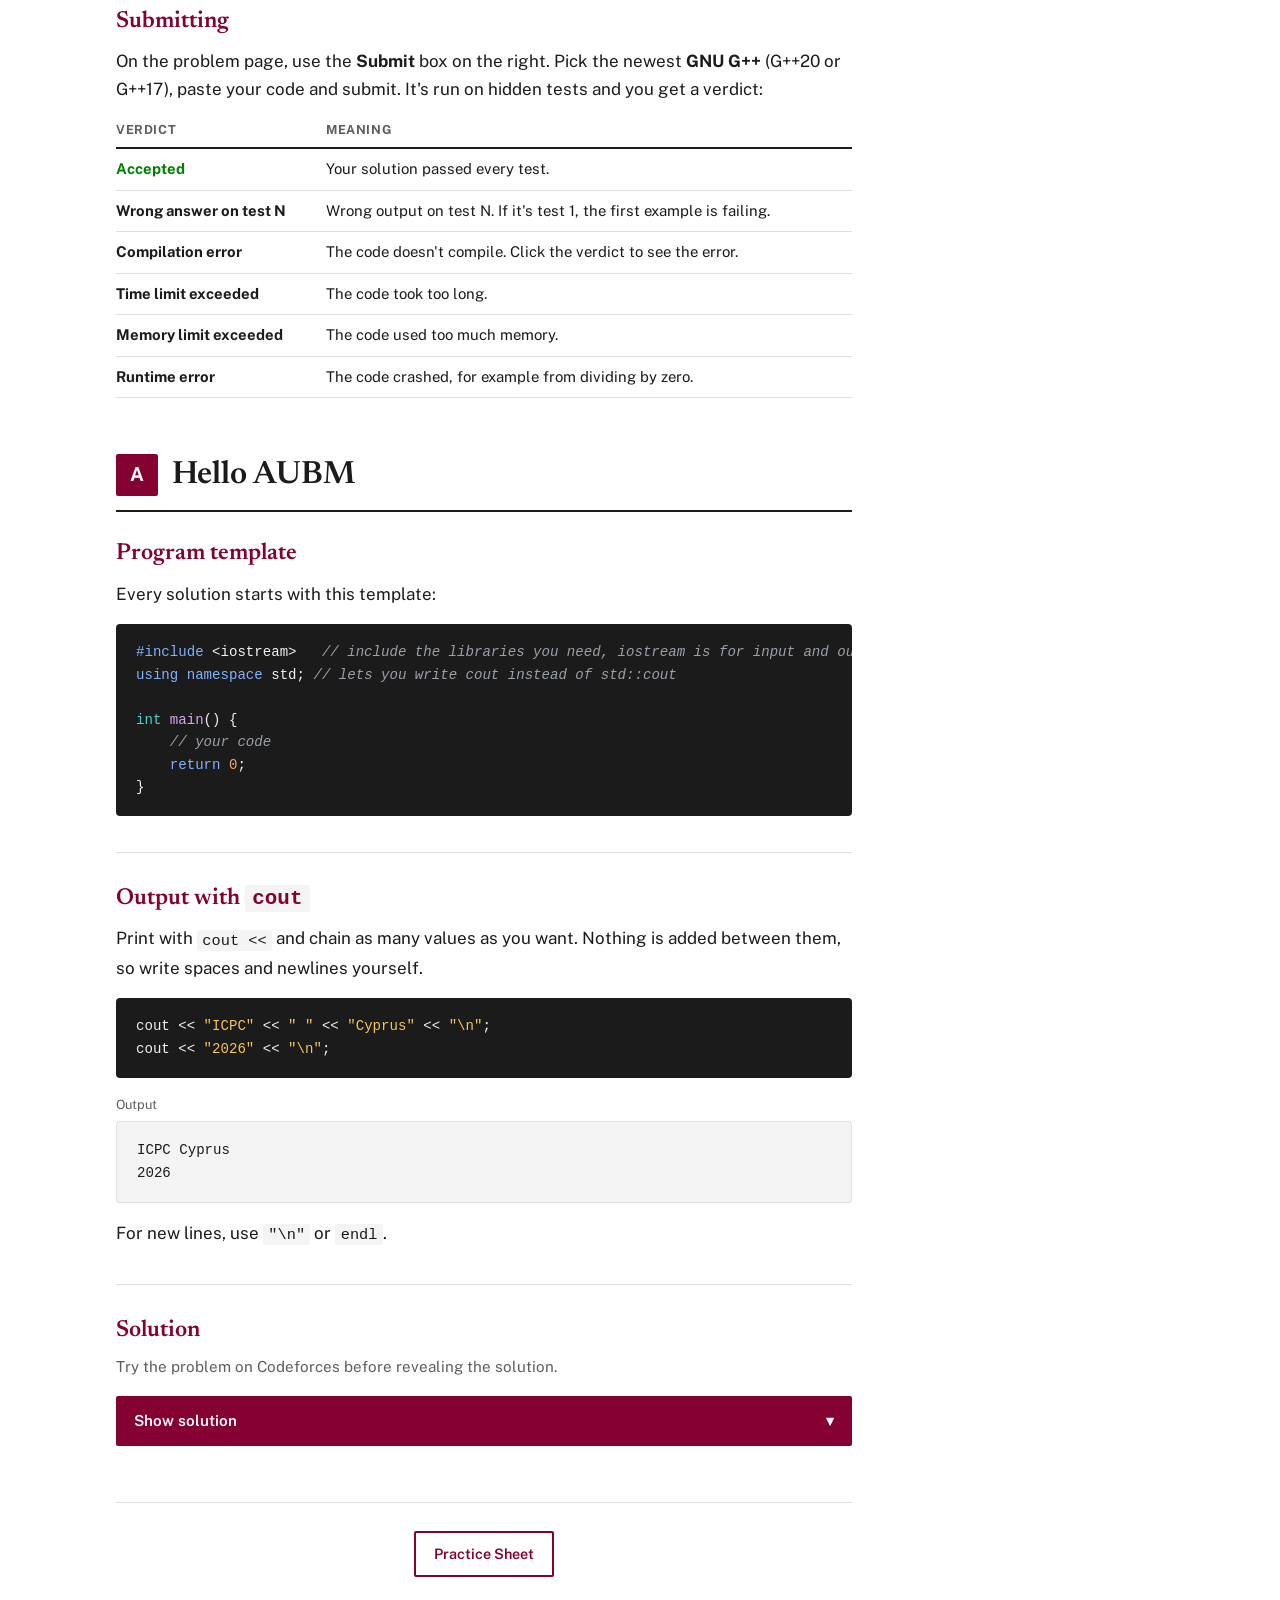
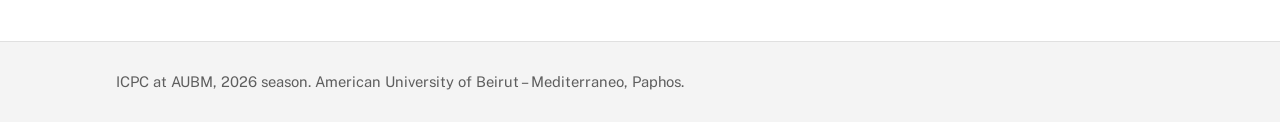
==== commit 3bbfaf9b: "Hide day 2" ====
--- a/day1.html
+++ b/day1.html
@@ -183,7 +183,7 @@
     <nav class="day-nav" aria-label="Day navigation">
       <span></span>
       <a class="home" href="practice.html">Practice Sheet</a>
-      <a class="next" href="day2.html">Day 2 <span aria-hidden="true">&rarr;</span></a>
+      <span></span>
     </nav>
   </div>
 </main>
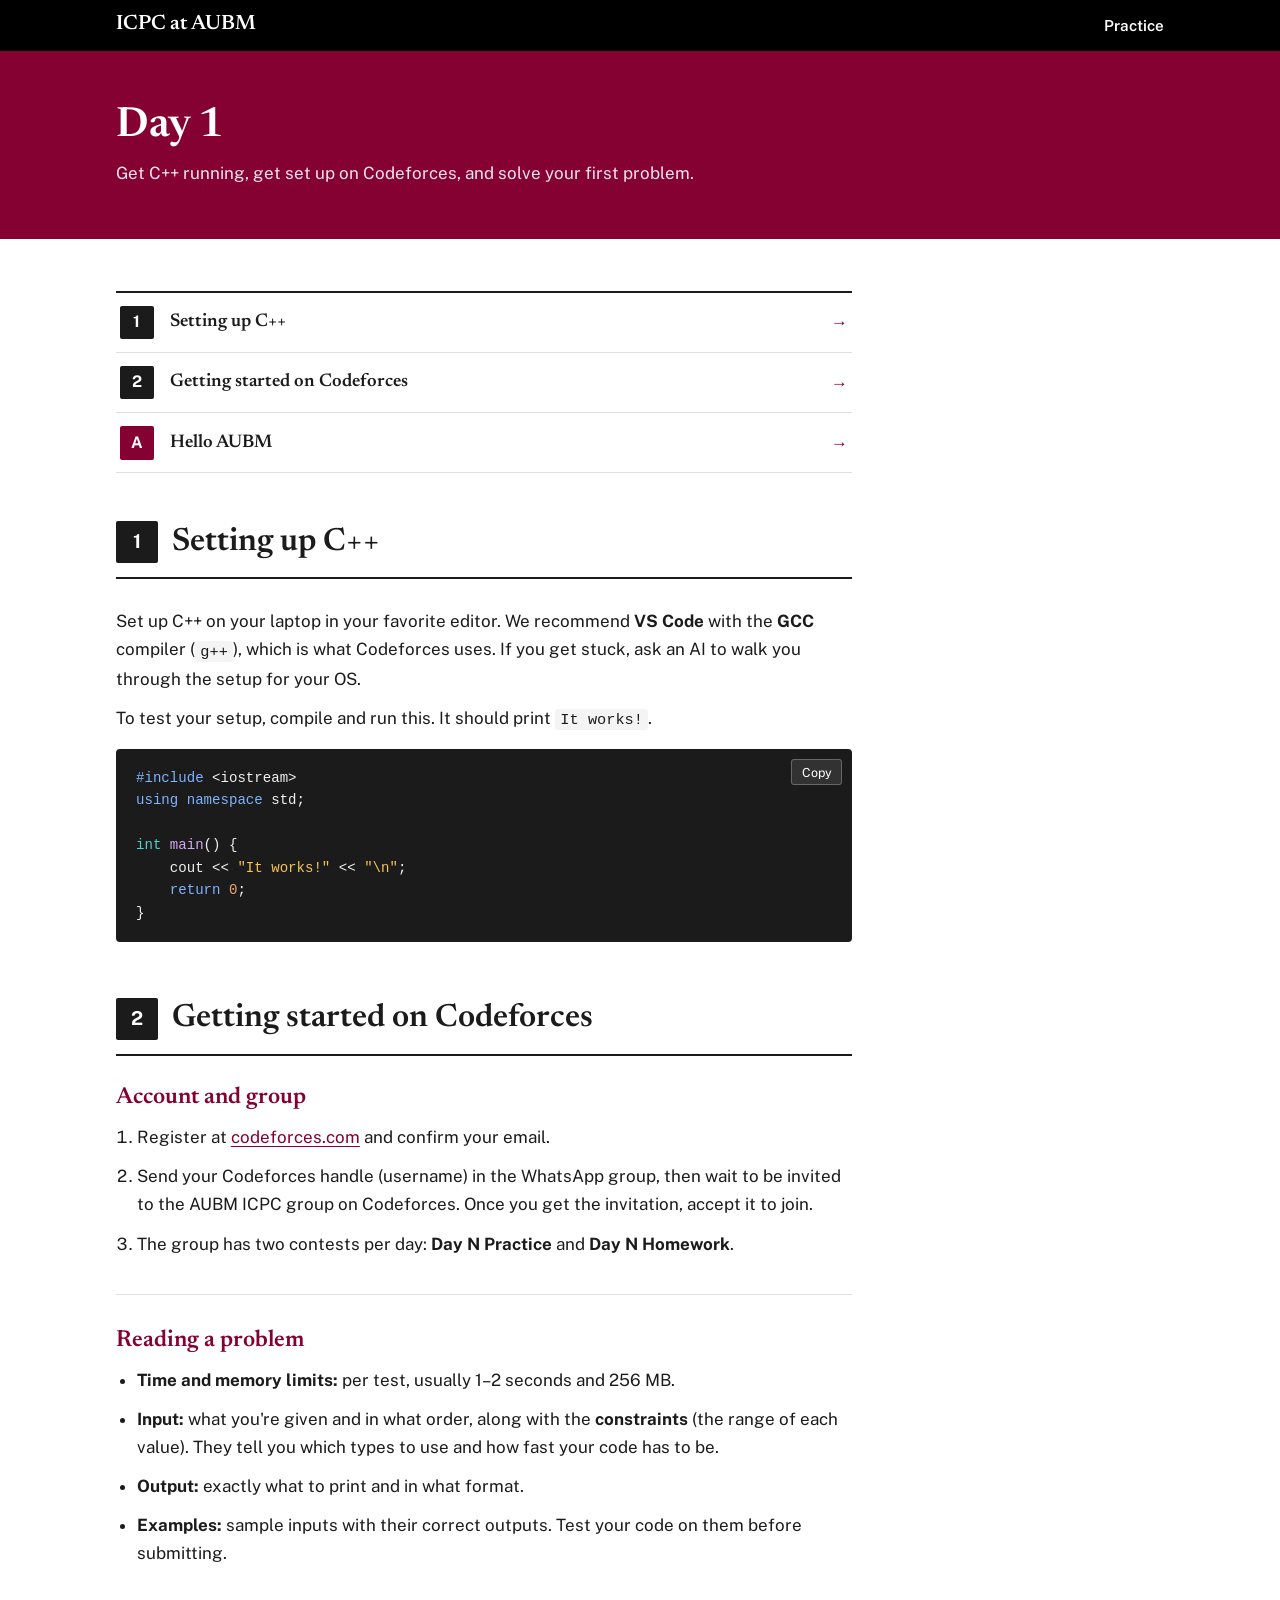
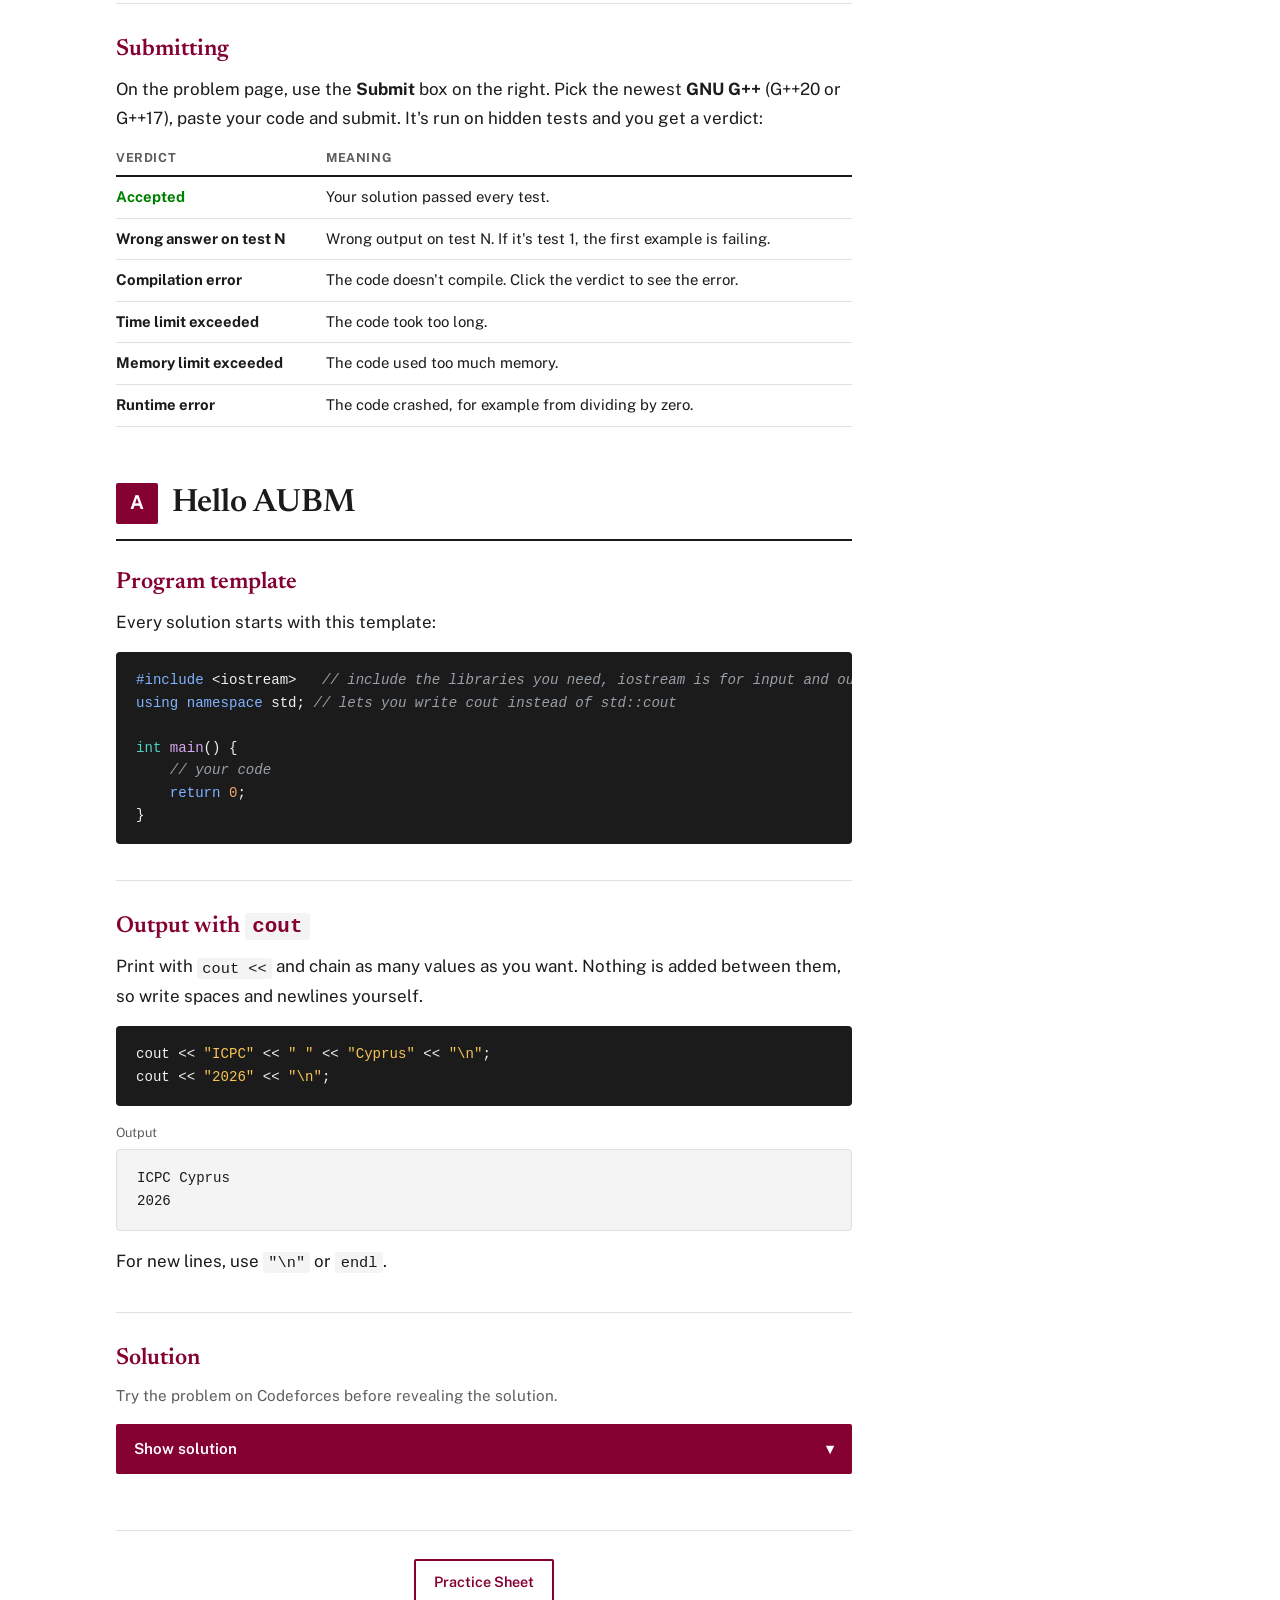
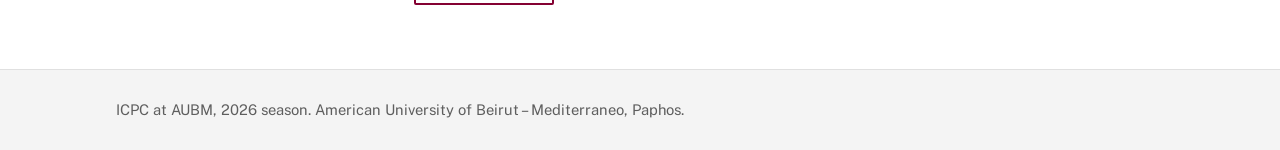
==== commit 06bd443c: "changed some text in the practice page" ====
--- a/day1.html
+++ b/day1.html
@@ -75,7 +75,7 @@
             <h3 class="concept-title">Account and group</h3>
             <ol>
               <li>Register at <a href="https://codeforces.com" target="_blank" rel="noopener">codeforces.com</a> and confirm your email.</li>
-              <li>Open the AUBM ICPC group link shared with you and click <strong>Join</strong>.</li>
+              <li>Send your Codeforces handle (username) in the WhatsApp group, then wait to be invited to the AUBM ICPC group on Codeforces. Once you get the invitation, accept it to join.</li>
               <li>The group has two contests per day: <strong>Day N Practice</strong> and <strong>Day N Homework</strong>.</li>
             </ol>
           </div>
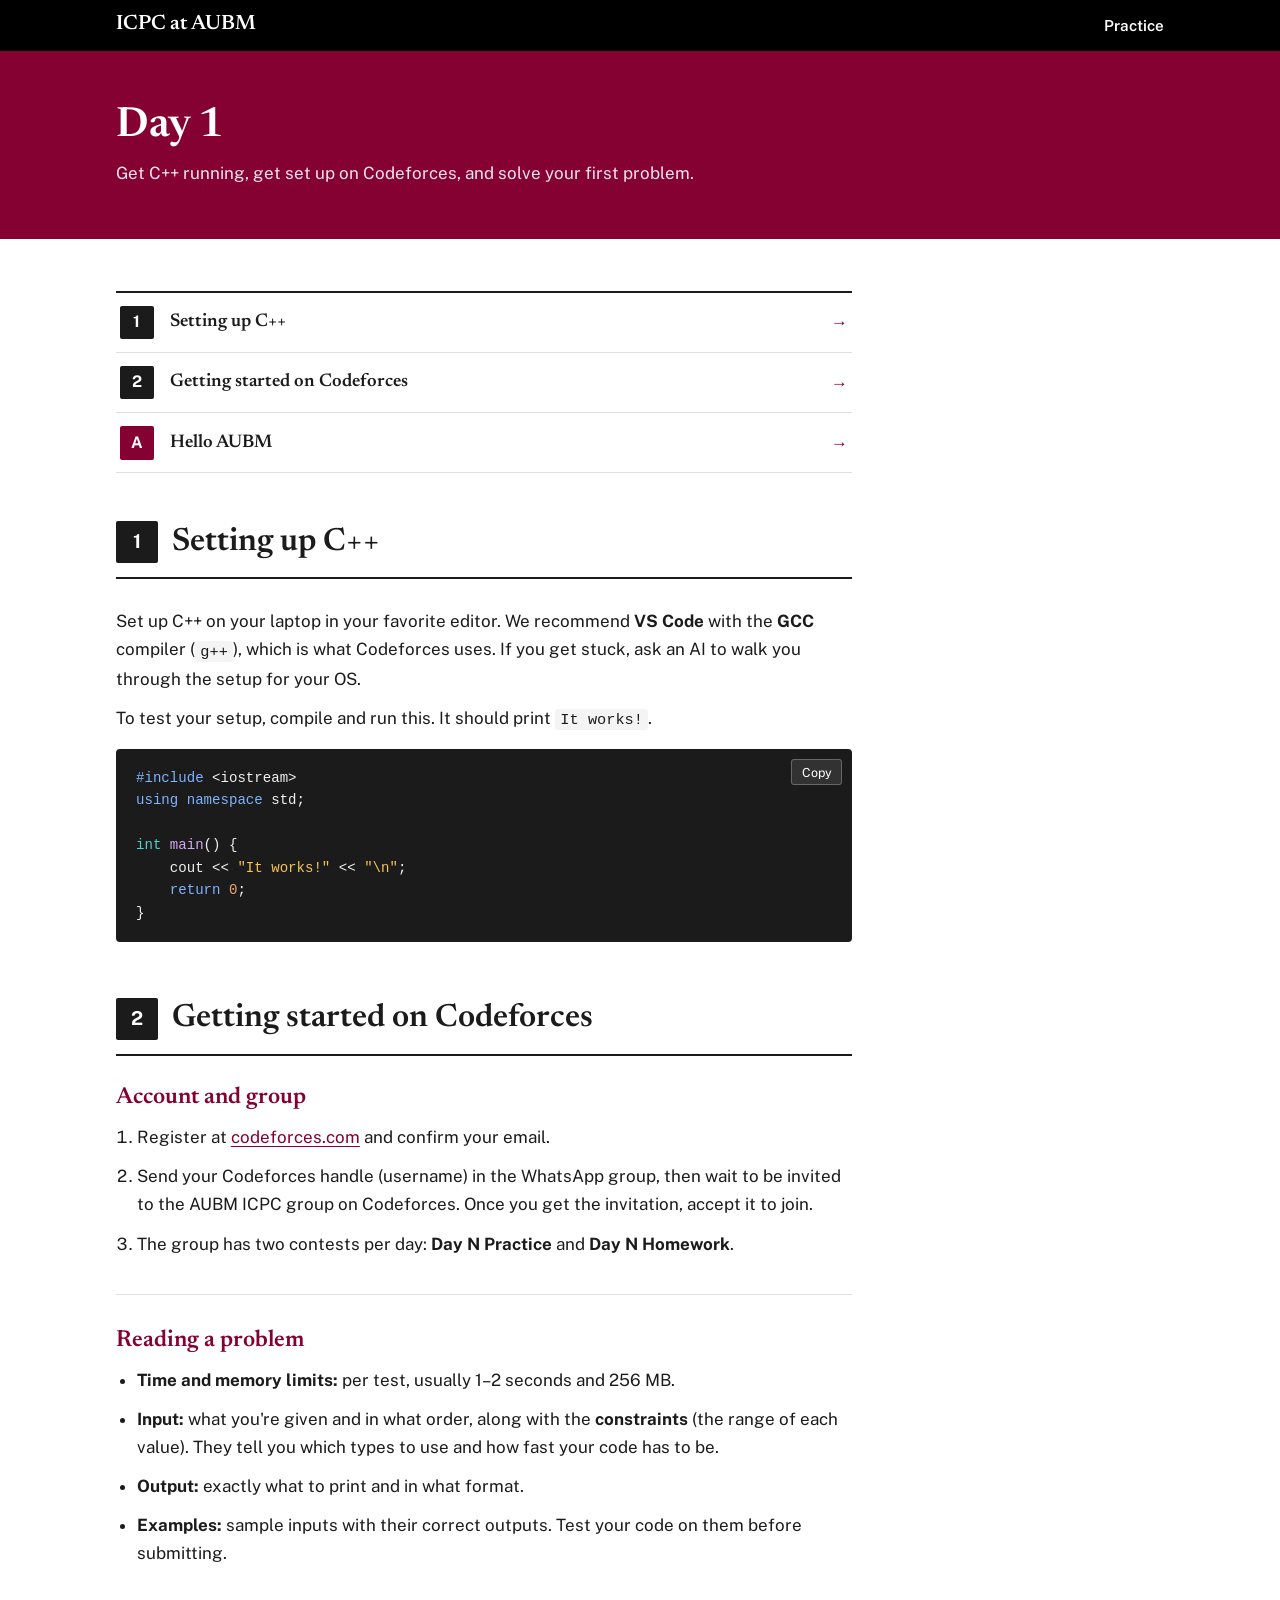
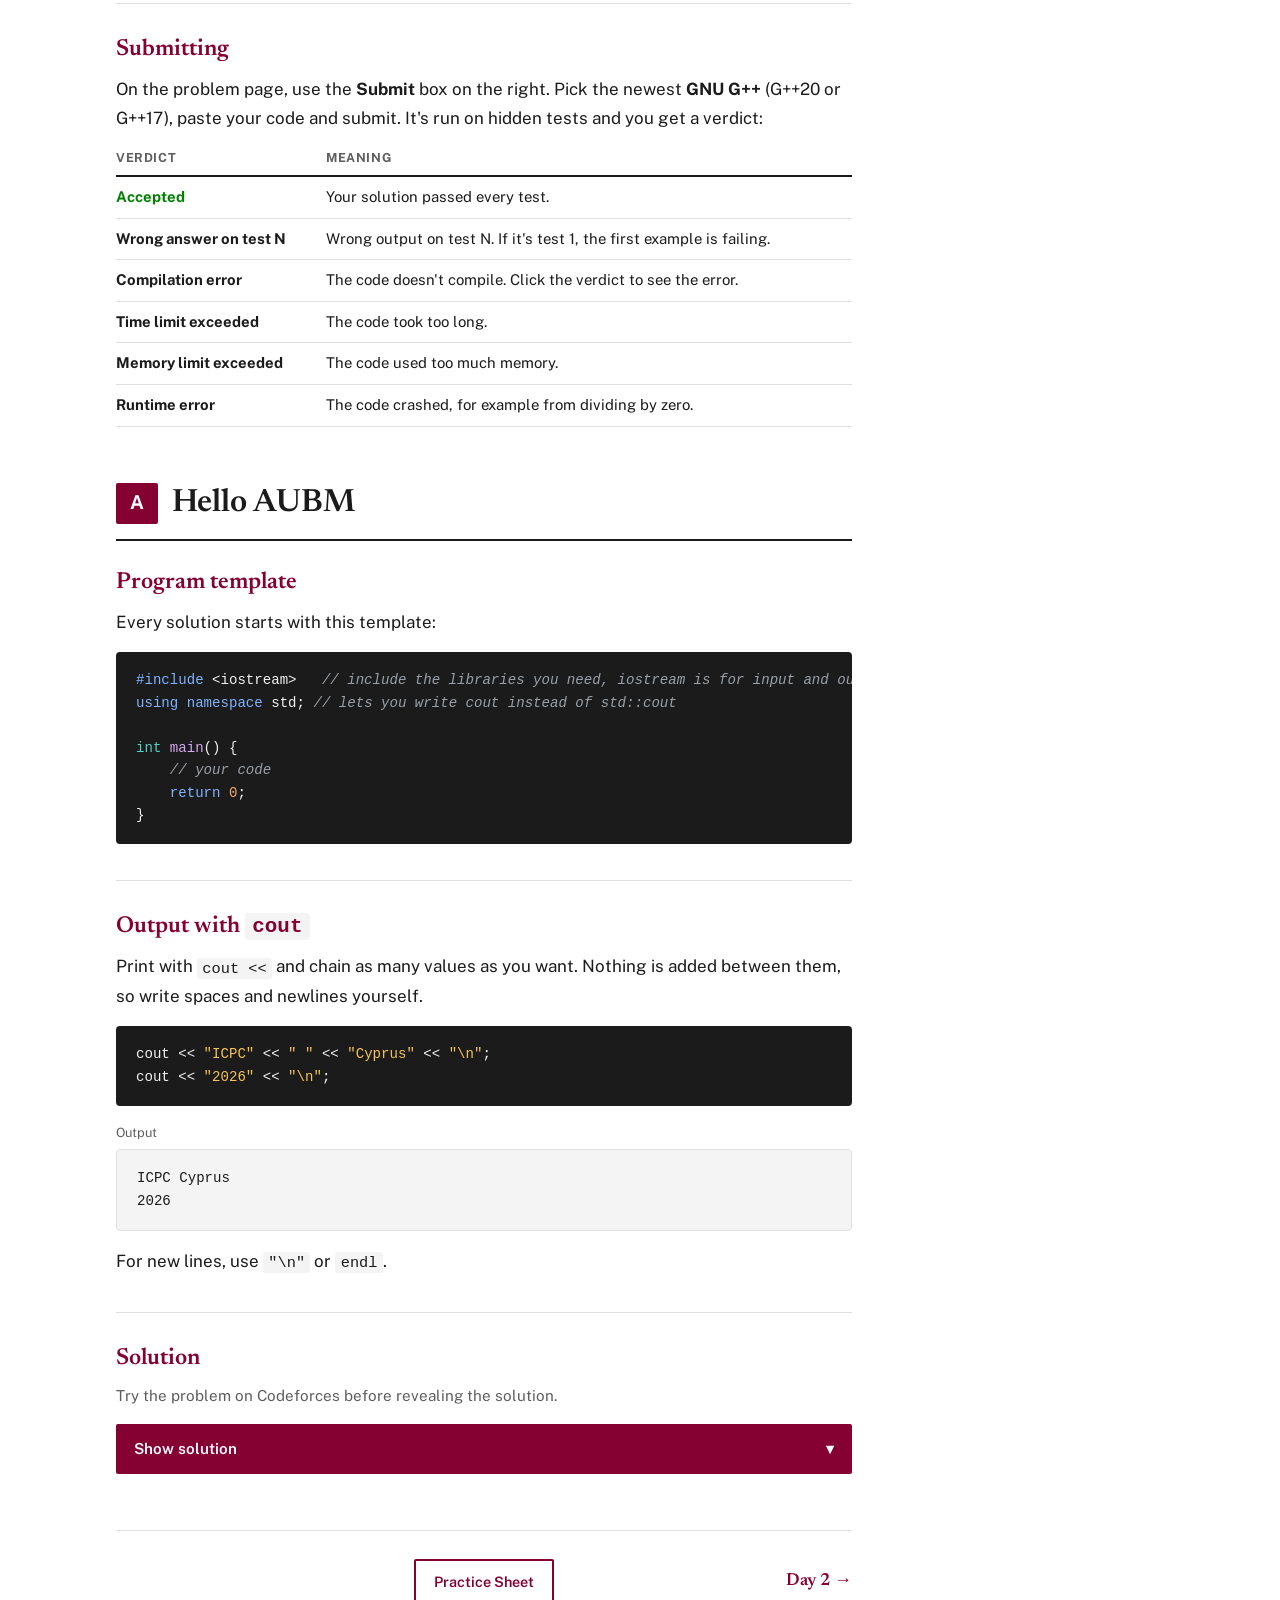
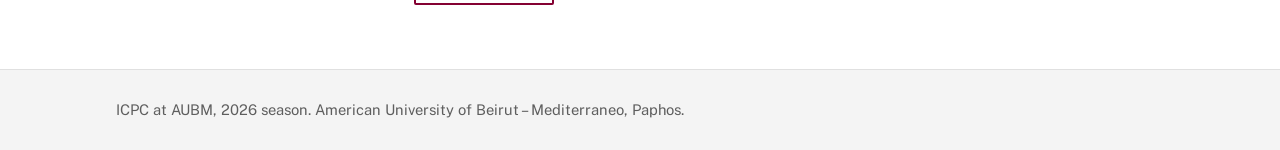
==== commit 3ceb31f3: "Showed day 2" ====
--- a/day1.html
+++ b/day1.html
@@ -183,7 +183,7 @@
     <nav class="day-nav" aria-label="Day navigation">
       <span></span>
       <a class="home" href="practice.html">Practice Sheet</a>
-      <span></span>
+      <a class="next" href="day2.html">Day 2 <span aria-hidden="true">&rarr;</span></a>
     </nav>
   </div>
 </main>
